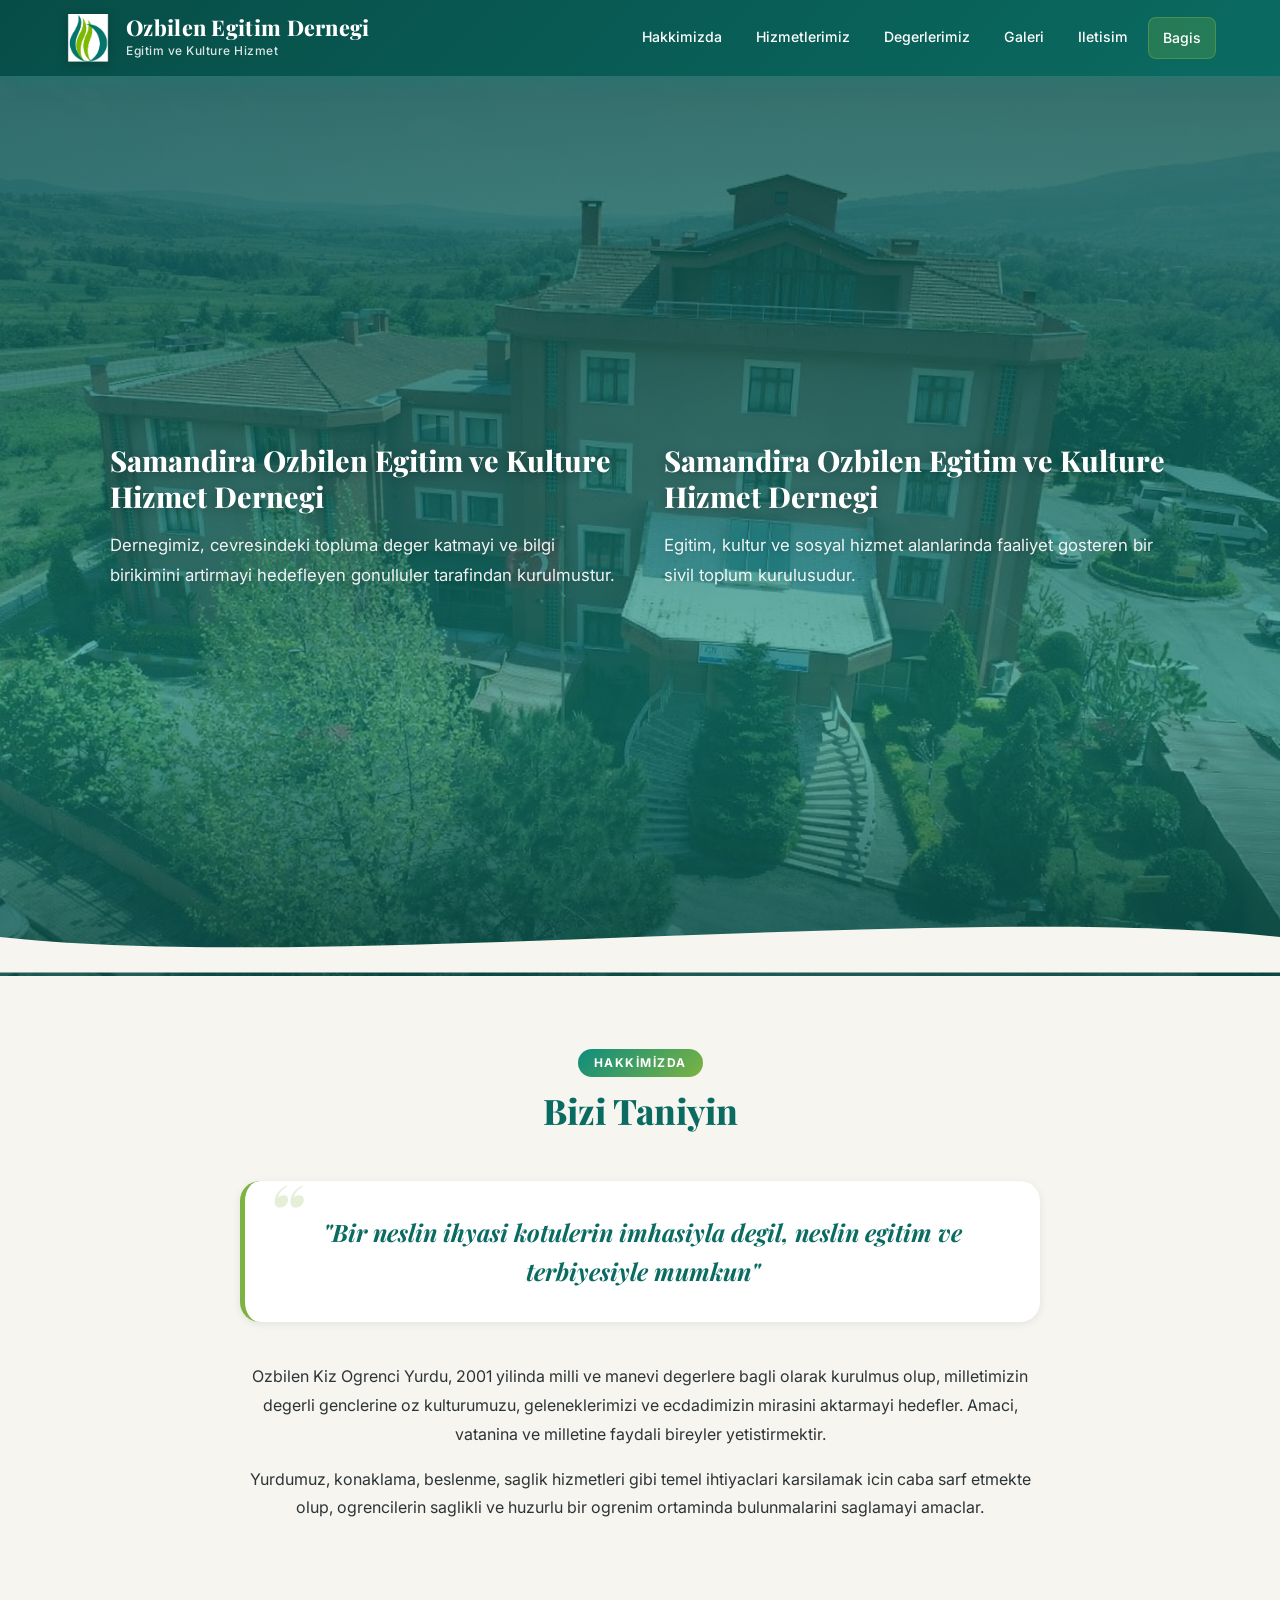
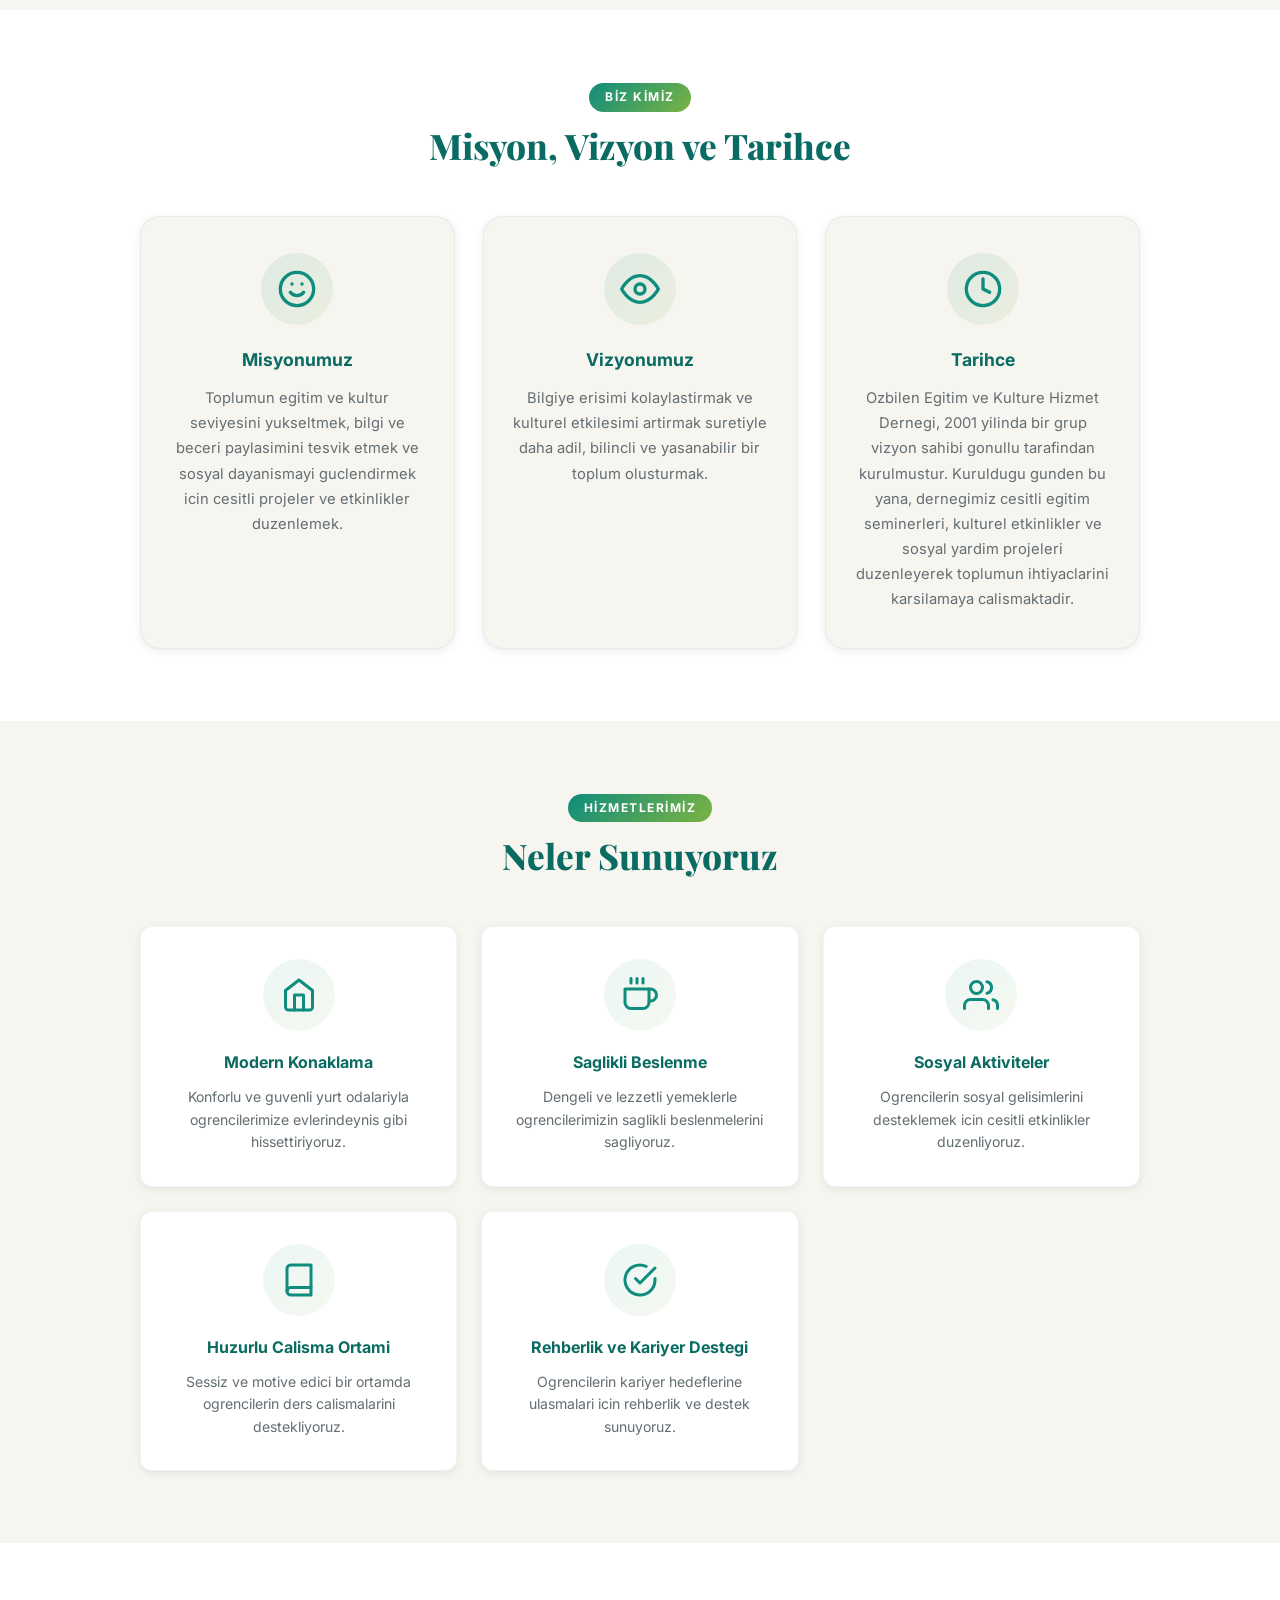
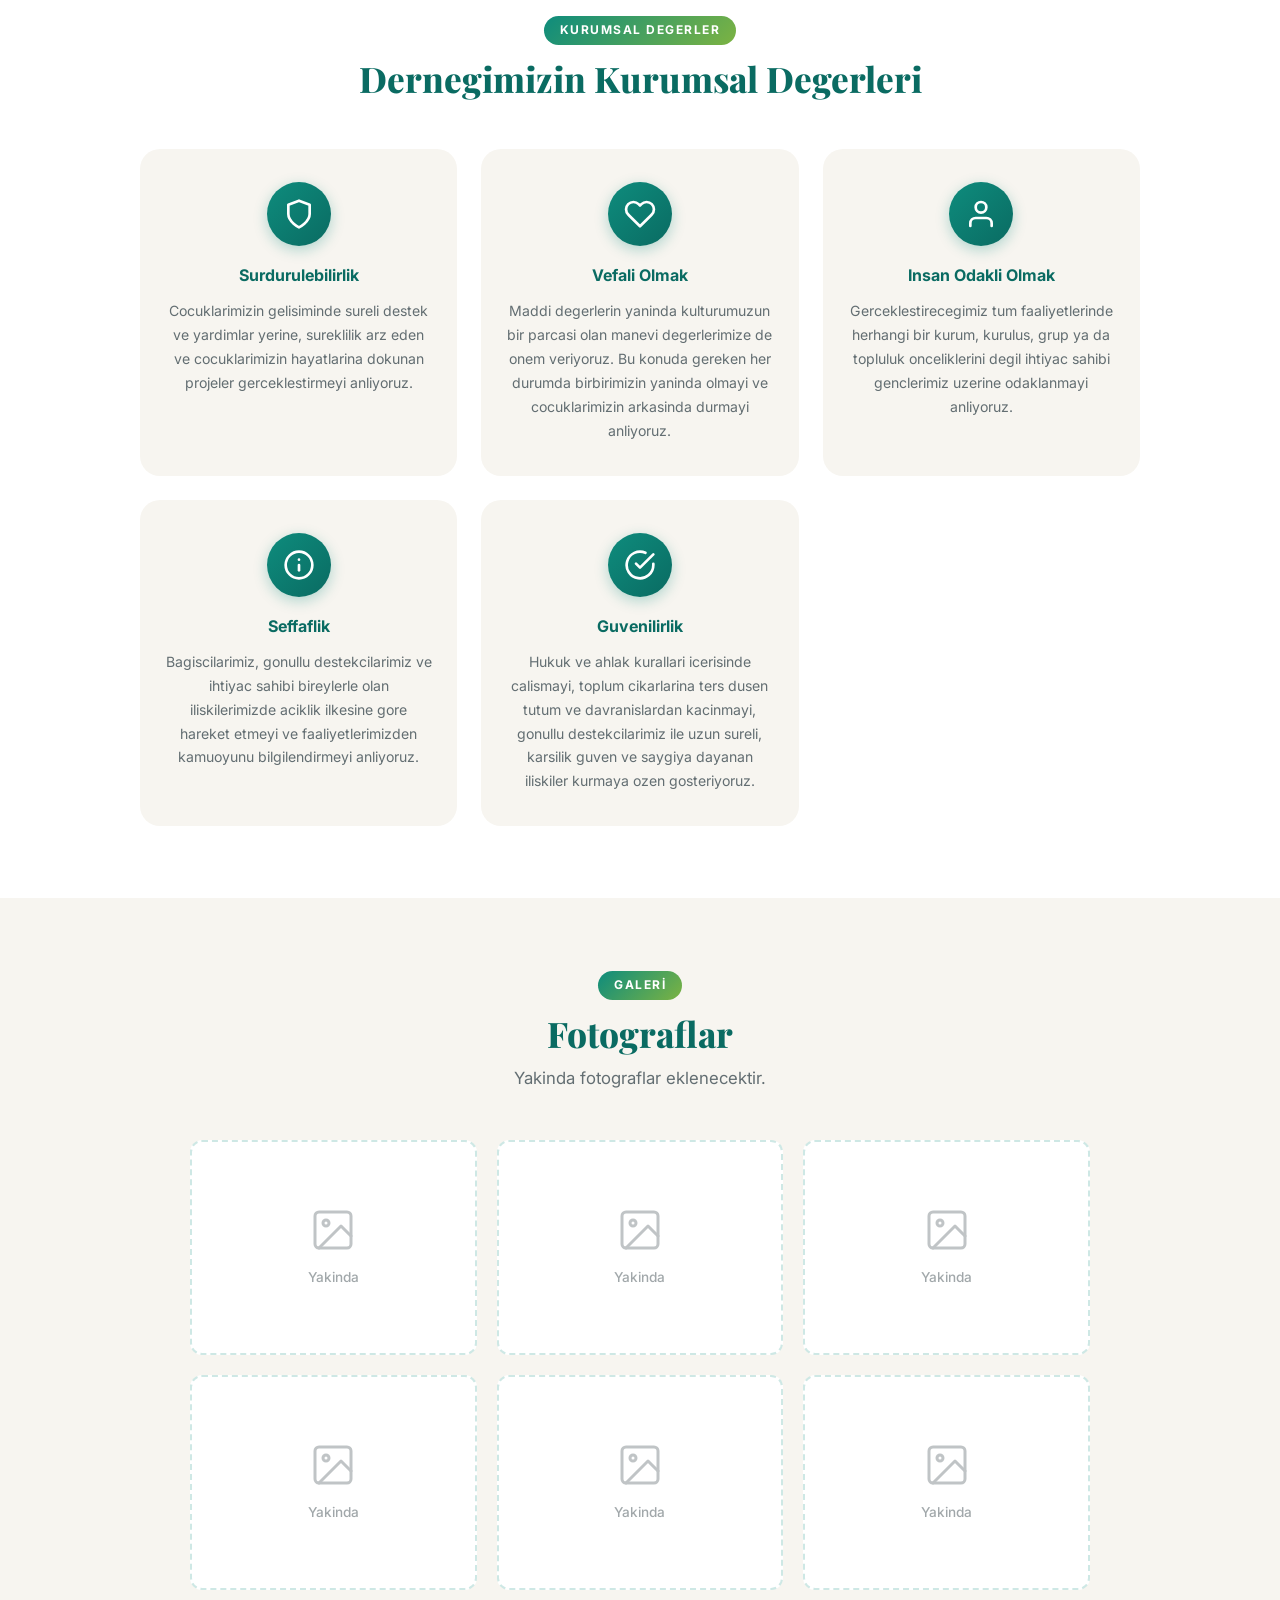
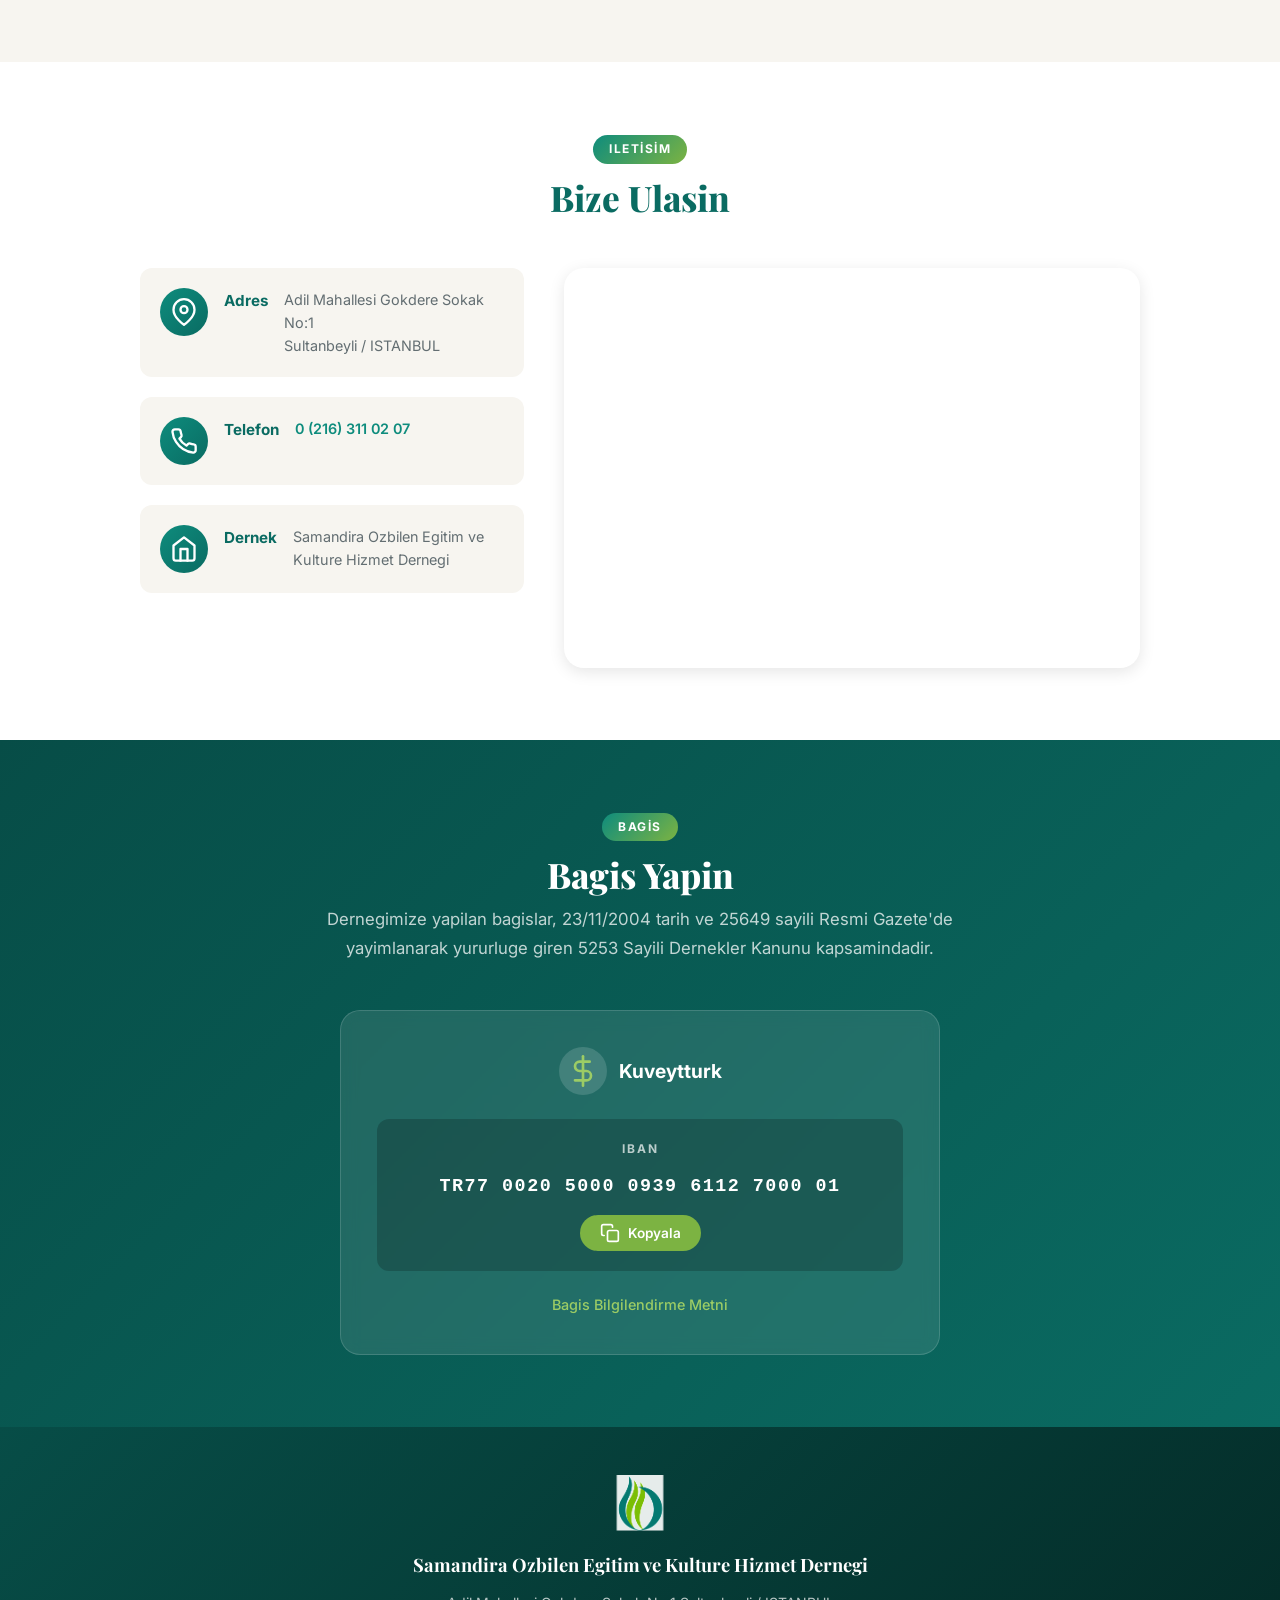
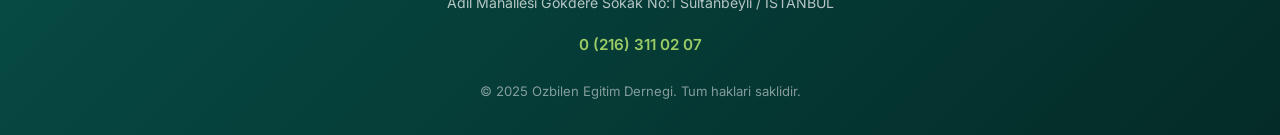
==== index.html @ 338a2d74 "Ozbilen Egitim Dernegi kurumsal web sitesi Statik tek sayfa site: Hakkimizda, Hizmetlerimiz, Degerle" ====
<!DOCTYPE html>
<html lang="tr">
<head>
    <meta charset="UTF-8">
    <meta name="viewport" content="width=device-width, initial-scale=1.0">
    <title>Samandira Ozbilen Egitim ve Kulture Hizmet Dernegi</title>
    <meta name="description" content="Samandira Ozbilen Egitim ve Kulture Hizmet Dernegi - Egitim, kultur ve sosyal hizmet alanlarinda faaliyet gosteren bir sivil toplum kurulusu.">
    <meta property="og:title" content="Ozbilen Egitim Dernegi">
    <meta property="og:description" content="Egitim, kultur ve sosyal hizmet alanlarinda faaliyet gosteren bir sivil toplum kurulusu.">
    <meta property="og:type" content="website">
    <meta property="og:url" content="https://ozbilenegitim.org">
    <link rel="icon" type="image/png" href="assets/images/favicon.png">
    <link rel="apple-touch-icon" href="assets/images/apple-touch-icon.png">
    <link rel="preconnect" href="https://fonts.googleapis.com">
    <link rel="preconnect" href="https://fonts.gstatic.com" crossorigin>
    <link href="https://fonts.googleapis.com/css2?family=Inter:wght@400;500;600;700&family=Playfair+Display:wght@700;800&display=swap" rel="stylesheet">
    <link rel="stylesheet" href="css/styles.css">
</head>
<body>

<!-- HEADER -->
<header class="header">
    <div class="container">
        <a href="#hero" class="logo-section">
            <img src="assets/images/logo.png" alt="Ozbilen Logo" class="logo">
            <div class="brand-text">
                <h1>Ozbilen Egitim Dernegi</h1>
                <p>Egitim ve Kulture Hizmet</p>
            </div>
        </a>
        <button class="nav-toggle" aria-label="Menu">&#9776;</button>
        <nav class="nav">
            <a href="#hakkimizda">Hakkimizda</a>
            <a href="#hizmetlerimiz">Hizmetlerimiz</a>
            <a href="#degerlerimiz">Degerlerimiz</a>
            <a href="#galeri">Galeri</a>
            <a href="#iletisim">Iletisim</a>
            <a href="#bagis" class="nav-bagis">Bagis</a>
        </nav>
    </div>
</header>

<!-- HERO -->
<section class="hero" id="hero">
    <div class="hero-bg">
        <img src="assets/images/hero.jpg" alt="Ozbilen Kurs Binasi" class="hero-img">
    </div>
    <div class="hero-overlay"></div>
    <div class="hero-content">
        <div class="hero-blocks">
            <div class="hero-block">
                <h2>Samandira Ozbilen Egitim ve Kulture Hizmet Dernegi</h2>
                <p>Dernegimiz, cevresindeki topluma deger katmayi ve bilgi birikimini artirmayi hedefleyen gonulluler tarafindan kurulmustur.</p>
            </div>
            <div class="hero-block">
                <h2>Samandira Ozbilen Egitim ve Kulture Hizmet Dernegi</h2>
                <p>Egitim, kultur ve sosyal hizmet alanlarinda faaliyet gosteren bir sivil toplum kurulusudur.</p>
            </div>
        </div>
    </div>
    <div class="hero-wave">
        <svg viewBox="0 0 1440 80" fill="none" xmlns="http://www.w3.org/2000/svg">
            <path d="M0,40 C360,80 1080,0 1440,40 L1440,80 L0,80 Z" fill="#f7f5f0"/>
        </svg>
    </div>
</section>

<!-- HAKKIMIZDA -->
<section class="about-section" id="hakkimizda">
    <div class="container">
        <div class="section-header" data-anim>
            <span class="section-tag">Hakkimizda</span>
            <h2>Bizi Taniyin</h2>
        </div>
        <div class="about-quote" data-anim>
            <blockquote>
                "Bir neslin ihyasi kotulerin imhasiyla degil, neslin egitim ve terbiyesiyle mumkun"
            </blockquote>
        </div>
        <div class="about-text-block" data-anim>
            <p>Ozbilen Kiz Ogrenci Yurdu, 2001 yilinda milli ve manevi degerlere bagli olarak kurulmus olup, milletimizin degerli genclerine oz kulturumuzu, geleneklerimizi ve ecdadimizin mirasini aktarmayi hedefler. Amaci, vatanina ve milletine faydali bireyler yetistirmektir.</p>
            <p>Yurdumuz, konaklama, beslenme, saglik hizmetleri gibi temel ihtiyaclari karsilamak icin caba sarf etmekte olup, ogrencilerin saglikli ve huzurlu bir ogrenim ortaminda bulunmalarini saglamayi amaclar.</p>
        </div>
    </div>
</section>

<!-- BIZ KIMIZ -->
<section class="identity-section" id="bizkimiz">
    <div class="container">
        <div class="section-header" data-anim>
            <span class="section-tag">Biz Kimiz</span>
            <h2>Misyon, Vizyon ve Tarihce</h2>
        </div>
        <div class="identity-grid">
            <div class="identity-card" data-anim>
                <div class="identity-icon">
                    <svg width="40" height="40" viewBox="0 0 24 24" fill="none" stroke="currentColor" stroke-width="2" stroke-linecap="round" stroke-linejoin="round"><circle cx="12" cy="12" r="10"/><path d="M8 14s1.5 2 4 2 4-2 4-2"/><line x1="9" y1="9" x2="9.01" y2="9"/><line x1="15" y1="9" x2="15.01" y2="9"/></svg>
                </div>
                <h3>Misyonumuz</h3>
                <p>Toplumun egitim ve kultur seviyesini yukseltmek, bilgi ve beceri paylasimini tesvik etmek ve sosyal dayanismayi guclendirmek icin cesitli projeler ve etkinlikler duzenlemek.</p>
            </div>
            <div class="identity-card" data-anim>
                <div class="identity-icon">
                    <svg width="40" height="40" viewBox="0 0 24 24" fill="none" stroke="currentColor" stroke-width="2" stroke-linecap="round" stroke-linejoin="round"><path d="M1 12s4-8 11-8 11 8 11 8-4 8-11 8-11-8-11-8z"/><circle cx="12" cy="12" r="3"/></svg>
                </div>
                <h3>Vizyonumuz</h3>
                <p>Bilgiye erisimi kolaylastirmak ve kulturel etkilesimi artirmak suretiyle daha adil, bilincli ve yasanabilir bir toplum olusturmak.</p>
            </div>
            <div class="identity-card" data-anim>
                <div class="identity-icon">
                    <svg width="40" height="40" viewBox="0 0 24 24" fill="none" stroke="currentColor" stroke-width="2" stroke-linecap="round" stroke-linejoin="round"><circle cx="12" cy="12" r="10"/><polyline points="12 6 12 12 16 14"/></svg>
                </div>
                <h3>Tarihce</h3>
                <p>Ozbilen Egitim ve Kulture Hizmet Dernegi, 2001 yilinda bir grup vizyon sahibi gonullu tarafindan kurulmustur. Kuruldugu gunden bu yana, dernegimiz cesitli egitim seminerleri, kulturel etkinlikler ve sosyal yardim projeleri duzenleyerek toplumun ihtiyaclarini karsilamaya calismaktadir.</p>
            </div>
        </div>
    </div>
</section>

<!-- HIZMETLERIMIZ -->
<section class="services-section" id="hizmetlerimiz">
    <div class="container">
        <div class="section-header" data-anim>
            <span class="section-tag">Hizmetlerimiz</span>
            <h2>Neler Sunuyoruz</h2>
        </div>
        <div class="services-grid">
            <div class="service-card" data-anim>
                <div class="service-icon">
                    <svg width="36" height="36" viewBox="0 0 24 24" fill="none" stroke="currentColor" stroke-width="2" stroke-linecap="round" stroke-linejoin="round"><path d="M3 9l9-7 9 7v11a2 2 0 0 1-2 2H5a2 2 0 0 1-2-2z"/><polyline points="9 22 9 12 15 12 15 22"/></svg>
                </div>
                <h3>Modern Konaklama</h3>
                <p>Konforlu ve guvenli yurt odalariyla ogrencilerimize evlerindeynis gibi hissettiriyoruz.</p>
            </div>
            <div class="service-card" data-anim>
                <div class="service-icon">
                    <svg width="36" height="36" viewBox="0 0 24 24" fill="none" stroke="currentColor" stroke-width="2" stroke-linecap="round" stroke-linejoin="round"><path d="M18 8h1a4 4 0 0 1 0 8h-1"/><path d="M2 8h16v9a4 4 0 0 1-4 4H6a4 4 0 0 1-4-4V8z"/><line x1="6" y1="1" x2="6" y2="4"/><line x1="10" y1="1" x2="10" y2="4"/><line x1="14" y1="1" x2="14" y2="4"/></svg>
                </div>
                <h3>Saglikli Beslenme</h3>
                <p>Dengeli ve lezzetli yemeklerle ogrencilerimizin saglikli beslenmelerini sagliyoruz.</p>
            </div>
            <div class="service-card" data-anim>
                <div class="service-icon">
                    <svg width="36" height="36" viewBox="0 0 24 24" fill="none" stroke="currentColor" stroke-width="2" stroke-linecap="round" stroke-linejoin="round"><path d="M17 21v-2a4 4 0 0 0-4-4H5a4 4 0 0 0-4 4v2"/><circle cx="9" cy="7" r="4"/><path d="M23 21v-2a4 4 0 0 0-3-3.87"/><path d="M16 3.13a4 4 0 0 1 0 7.75"/></svg>
                </div>
                <h3>Sosyal Aktiviteler</h3>
                <p>Ogrencilerin sosyal gelisimlerini desteklemek icin cesitli etkinlikler duzenliyoruz.</p>
            </div>
            <div class="service-card" data-anim>
                <div class="service-icon">
                    <svg width="36" height="36" viewBox="0 0 24 24" fill="none" stroke="currentColor" stroke-width="2" stroke-linecap="round" stroke-linejoin="round"><path d="M4 19.5A2.5 2.5 0 0 1 6.5 17H20"/><path d="M6.5 2H20v20H6.5A2.5 2.5 0 0 1 4 19.5v-15A2.5 2.5 0 0 1 6.5 2z"/></svg>
                </div>
                <h3>Huzurlu Calisma Ortami</h3>
                <p>Sessiz ve motive edici bir ortamda ogrencilerin ders calismalarini destekliyoruz.</p>
            </div>
            <div class="service-card" data-anim>
                <div class="service-icon">
                    <svg width="36" height="36" viewBox="0 0 24 24" fill="none" stroke="currentColor" stroke-width="2" stroke-linecap="round" stroke-linejoin="round"><path d="M22 11.08V12a10 10 0 1 1-5.93-9.14"/><polyline points="22 4 12 14.01 9 11.01"/></svg>
                </div>
                <h3>Rehberlik ve Kariyer Destegi</h3>
                <p>Ogrencilerin kariyer hedeflerine ulasmalari icin rehberlik ve destek sunuyoruz.</p>
            </div>
        </div>
    </div>
</section>

<!-- DEGERLERIMIZ -->
<section class="values-section" id="degerlerimiz">
    <div class="container">
        <div class="section-header" data-anim>
            <span class="section-tag">Kurumsal Degerler</span>
            <h2>Dernegimizin Kurumsal Degerleri</h2>
        </div>
        <div class="values-grid">
            <div class="value-card" data-anim>
                <div class="value-icon-circle">
                    <svg width="32" height="32" viewBox="0 0 24 24" fill="none" stroke="currentColor" stroke-width="2" stroke-linecap="round" stroke-linejoin="round"><path d="M12 22s8-4 8-10V5l-8-3-8 3v7c0 6 8 10 8 10z"/></svg>
                </div>
                <h3>Surdurulebilirlik</h3>
                <p>Cocuklarimizin gelisiminde sureli destek ve yardimlar yerine, sureklilik arz eden ve cocuklarimizin hayatlarina dokunan projeler gerceklestirmeyi anliyoruz.</p>
            </div>
            <div class="value-card" data-anim>
                <div class="value-icon-circle">
                    <svg width="32" height="32" viewBox="0 0 24 24" fill="none" stroke="currentColor" stroke-width="2" stroke-linecap="round" stroke-linejoin="round"><path d="M20.84 4.61a5.5 5.5 0 0 0-7.78 0L12 5.67l-1.06-1.06a5.5 5.5 0 0 0-7.78 7.78l1.06 1.06L12 21.23l7.78-7.78 1.06-1.06a5.5 5.5 0 0 0 0-7.78z"/></svg>
                </div>
                <h3>Vefali Olmak</h3>
                <p>Maddi degerlerin yaninda kulturumuzun bir parcasi olan manevi degerlerimize de onem veriyoruz. Bu konuda gereken her durumda birbirimizin yaninda olmayi ve cocuklarimizin arkasinda durmayi anliyoruz.</p>
            </div>
            <div class="value-card" data-anim>
                <div class="value-icon-circle">
                    <svg width="32" height="32" viewBox="0 0 24 24" fill="none" stroke="currentColor" stroke-width="2" stroke-linecap="round" stroke-linejoin="round"><path d="M20 21v-2a4 4 0 0 0-4-4H8a4 4 0 0 0-4 4v2"/><circle cx="12" cy="7" r="4"/></svg>
                </div>
                <h3>Insan Odakli Olmak</h3>
                <p>Gerceklestirecegimiz tum faaliyetlerinde herhangi bir kurum, kurulus, grup ya da topluluk onceliklerini degil ihtiyac sahibi genclerimiz uzerine odaklanmayi anliyoruz.</p>
            </div>
            <div class="value-card" data-anim>
                <div class="value-icon-circle">
                    <svg width="32" height="32" viewBox="0 0 24 24" fill="none" stroke="currentColor" stroke-width="2" stroke-linecap="round" stroke-linejoin="round"><circle cx="12" cy="12" r="10"/><line x1="12" y1="16" x2="12" y2="12"/><line x1="12" y1="8" x2="12.01" y2="8"/></svg>
                </div>
                <h3>Seffaflik</h3>
                <p>Bagiscilarimiz, gonullu destekcilarimiz ve ihtiyac sahibi bireylerle olan iliskilerimizde aciklik ilkesine gore hareket etmeyi ve faaliyetlerimizden kamuoyunu bilgilendirmeyi anliyoruz.</p>
            </div>
            <div class="value-card" data-anim>
                <div class="value-icon-circle">
                    <svg width="32" height="32" viewBox="0 0 24 24" fill="none" stroke="currentColor" stroke-width="2" stroke-linecap="round" stroke-linejoin="round"><path d="M22 11.08V12a10 10 0 1 1-5.93-9.14"/><polyline points="22 4 12 14.01 9 11.01"/></svg>
                </div>
                <h3>Guvenilirlik</h3>
                <p>Hukuk ve ahlak kurallari icerisinde calismayi, toplum cikarlarina ters dusen tutum ve davranislardan kacinmayi, gonullu destekcilarimiz ile uzun sureli, karsilik guven ve saygiya dayanan iliskiler kurmaya ozen gosteriyoruz.</p>
            </div>
        </div>
    </div>
</section>

<!-- GALERI -->
<section class="gallery-section" id="galeri">
    <div class="container">
        <div class="section-header" data-anim>
            <span class="section-tag">Galeri</span>
            <h2>Fotograflar</h2>
            <p class="section-desc">Yakinda fotograflar eklenecektir.</p>
        </div>
        <div class="gallery-grid" data-anim>
            <div class="gallery-placeholder">
                <svg width="48" height="48" viewBox="0 0 24 24" fill="none" stroke="currentColor" stroke-width="1.5" stroke-linecap="round" stroke-linejoin="round"><rect x="3" y="3" width="18" height="18" rx="2" ry="2"/><circle cx="8.5" cy="8.5" r="1.5"/><polyline points="21 15 16 10 5 21"/></svg>
                <span>Yakinda</span>
            </div>
            <div class="gallery-placeholder">
                <svg width="48" height="48" viewBox="0 0 24 24" fill="none" stroke="currentColor" stroke-width="1.5" stroke-linecap="round" stroke-linejoin="round"><rect x="3" y="3" width="18" height="18" rx="2" ry="2"/><circle cx="8.5" cy="8.5" r="1.5"/><polyline points="21 15 16 10 5 21"/></svg>
                <span>Yakinda</span>
            </div>
            <div class="gallery-placeholder">
                <svg width="48" height="48" viewBox="0 0 24 24" fill="none" stroke="currentColor" stroke-width="1.5" stroke-linecap="round" stroke-linejoin="round"><rect x="3" y="3" width="18" height="18" rx="2" ry="2"/><circle cx="8.5" cy="8.5" r="1.5"/><polyline points="21 15 16 10 5 21"/></svg>
                <span>Yakinda</span>
            </div>
            <div class="gallery-placeholder">
                <svg width="48" height="48" viewBox="0 0 24 24" fill="none" stroke="currentColor" stroke-width="1.5" stroke-linecap="round" stroke-linejoin="round"><rect x="3" y="3" width="18" height="18" rx="2" ry="2"/><circle cx="8.5" cy="8.5" r="1.5"/><polyline points="21 15 16 10 5 21"/></svg>
                <span>Yakinda</span>
            </div>
            <div class="gallery-placeholder">
                <svg width="48" height="48" viewBox="0 0 24 24" fill="none" stroke="currentColor" stroke-width="1.5" stroke-linecap="round" stroke-linejoin="round"><rect x="3" y="3" width="18" height="18" rx="2" ry="2"/><circle cx="8.5" cy="8.5" r="1.5"/><polyline points="21 15 16 10 5 21"/></svg>
                <span>Yakinda</span>
            </div>
            <div class="gallery-placeholder">
                <svg width="48" height="48" viewBox="0 0 24 24" fill="none" stroke="currentColor" stroke-width="1.5" stroke-linecap="round" stroke-linejoin="round"><rect x="3" y="3" width="18" height="18" rx="2" ry="2"/><circle cx="8.5" cy="8.5" r="1.5"/><polyline points="21 15 16 10 5 21"/></svg>
                <span>Yakinda</span>
            </div>
        </div>
    </div>
</section>

<!-- ILETISIM -->
<section class="contact-section" id="iletisim">
    <div class="container">
        <div class="section-header" data-anim>
            <span class="section-tag">Iletisim</span>
            <h2>Bize Ulasin</h2>
        </div>
        <div class="contact-content" data-anim>
            <div class="contact-info">
                <div class="contact-item">
                    <div class="contact-icon">
                        <svg width="28" height="28" viewBox="0 0 24 24" fill="none" stroke="currentColor" stroke-width="2" stroke-linecap="round" stroke-linejoin="round"><path d="M21 10c0 7-9 13-9 13s-9-6-9-13a9 9 0 0 1 18 0z"/><circle cx="12" cy="10" r="3"/></svg>
                    </div>
                    <h3>Adres</h3>
                    <p>Adil Mahallesi Gokdere Sokak No:1<br>Sultanbeyli / ISTANBUL</p>
                </div>
                <div class="contact-item">
                    <div class="contact-icon">
                        <svg width="28" height="28" viewBox="0 0 24 24" fill="none" stroke="currentColor" stroke-width="2" stroke-linecap="round" stroke-linejoin="round"><path d="M22 16.92v3a2 2 0 0 1-2.18 2 19.79 19.79 0 0 1-8.63-3.07 19.5 19.5 0 0 1-6-6 19.79 19.79 0 0 1-3.07-8.67A2 2 0 0 1 4.11 2h3a2 2 0 0 1 2 1.72 12.84 12.84 0 0 0 .7 2.81 2 2 0 0 1-.45 2.11L8.09 9.91a16 16 0 0 0 6 6l1.27-1.27a2 2 0 0 1 2.11-.45 12.84 12.84 0 0 0 2.81.7A2 2 0 0 1 22 16.92z"/></svg>
                    </div>
                    <h3>Telefon</h3>
                    <p><a href="tel:+902163110207">0 (216) 311 02 07</a></p>
                </div>
                <div class="contact-item">
                    <div class="contact-icon">
                        <svg width="28" height="28" viewBox="0 0 24 24" fill="none" stroke="currentColor" stroke-width="2" stroke-linecap="round" stroke-linejoin="round"><path d="M3 9l9-7 9 7v11a2 2 0 0 1-2 2H5a2 2 0 0 1-2-2z"/><polyline points="9 22 9 12 15 12 15 22"/></svg>
                    </div>
                    <h3>Dernek</h3>
                    <p>Samandira Ozbilen Egitim ve Kulture Hizmet Dernegi</p>
                </div>
            </div>
            <div class="contact-map">
                <iframe src="https://www.google.com/maps/embed?pb=!1m18!1m12!1m3!1d3623.7779362739593!2d29.253715!3d40.982109900000005!2m3!1f0!2f0!3f0!3m2!1i1024!2i768!4f13.1!3m3!1m2!1s0x14cad038405c867f%3A0xc5ef220781288043!2zw5Z6YmlsZW4gS8SxeiDDlsSfcmVuY2kgWXVyZHU!5e1!3m2!1str!2str!4v1775746680803!5m2!1str!2str" width="100%" height="400" style="border:0;" allowfullscreen="" loading="lazy" referrerpolicy="no-referrer-when-downgrade"></iframe>
            </div>
        </div>
    </div>
</section>

<!-- BAGIS -->
<section class="donation-section" id="bagis">
    <div class="container">
        <div class="section-header" data-anim>
            <span class="section-tag">Bagis</span>
            <h2>Bagis Yapin</h2>
            <p class="section-desc">Dernegimize yapilan bagislar, 23/11/2004 tarih ve 25649 sayili Resmi Gazete'de yayimlanarak yururluge giren 5253 Sayili Dernekler Kanunu kapsamindadir.</p>
        </div>
        <div class="donation-card" data-anim>
            <div class="bank-info">
                <div class="bank-logo">
                    <svg width="32" height="32" viewBox="0 0 24 24" fill="none" stroke="currentColor" stroke-width="2" stroke-linecap="round" stroke-linejoin="round"><line x1="12" y1="1" x2="12" y2="23"/><path d="M17 5H9.5a3.5 3.5 0 0 0 0 7h5a3.5 3.5 0 0 1 0 7H6"/></svg>
                </div>
                <h3>Kuveytturk</h3>
            </div>
            <div class="iban-box">
                <span class="iban-label">IBAN</span>
                <code class="iban-number" id="ibanNumber">TR77 0020 5000 0939 6112 7000 01</code>
                <button class="iban-copy-btn" id="copyIban" title="IBAN Kopyala">
                    <svg width="20" height="20" viewBox="0 0 24 24" fill="none" stroke="currentColor" stroke-width="2" stroke-linecap="round" stroke-linejoin="round"><rect x="9" y="9" width="13" height="13" rx="2" ry="2"/><path d="M5 15H4a2 2 0 0 1-2-2V4a2 2 0 0 1 2-2h9a2 2 0 0 1 2 2v1"/></svg>
                    <span>Kopyala</span>
                </button>
            </div>
            <a href="bagis-bilgilendirme.html" class="donation-link">Bagis Bilgilendirme Metni</a>
        </div>
    </div>
</section>

<!-- FOOTER -->
<footer class="footer">
    <div class="container">
        <div class="footer-content">
            <img src="assets/images/logo.png" alt="Ozbilen Logo" class="footer-logo">
            <div class="footer-brand">
                <strong>Samandira Ozbilen Egitim ve Kulture Hizmet Dernegi</strong>
            </div>
            <p class="footer-address">Adil Mahallesi Gokdere Sokak No:1 Sultanbeyli / ISTANBUL</p>
            <div class="footer-phones">
                <a href="tel:+902163110207">0 (216) 311 02 07</a>
            </div>
            <p class="footer-copy">&copy; 2025 Ozbilen Egitim Dernegi. Tum haklari saklidir.</p>
        </div>
    </div>
</footer>

<script src="js/app.js"></script>
</body>
</html>
---- css/styles.css ----
/* Ozbilen Egitim ve Kulture Hizmet Dernegi */

:root {
    --primary: #0e8c7d;
    --primary-dark: #0a6b62;
    --primary-deeper: #074d47;
    --accent: #7cb342;
    --accent-light: #9ccc65;
    --accent-dark: #558b2f;
    --bg: #f7f5f0;
    --bg-alt: #ffffff;
    --text: #2d3436;
    --text-light: #636e72;
    --white: #ffffff;
    --shadow-sm: 0 2px 8px rgba(0,0,0,0.08);
    --shadow: 0 4px 16px rgba(0,0,0,0.10);
    --shadow-lg: 0 8px 32px rgba(0,0,0,0.14);
    --shadow-xl: 0 16px 48px rgba(0,0,0,0.18);
    --radius: 12px;
    --radius-lg: 20px;
    --transition: 0.3s cubic-bezier(0.4, 0, 0.2, 1);
}

* { margin: 0; padding: 0; box-sizing: border-box; }

html { scroll-behavior: smooth; }

body {
    font-family: 'Inter', -apple-system, BlinkMacSystemFont, sans-serif;
    background-color: var(--bg);
    color: var(--text);
    line-height: 1.7;
    -webkit-font-smoothing: antialiased;
}

h1, h2, h3, h4 {
    font-family: 'Playfair Display', Georgia, serif;
}

.container {
    max-width: 1200px;
    margin: 0 auto;
    padding: 0 24px;
}

/* ============================
   HEADER
   ============================ */
.header {
    background: linear-gradient(135deg, var(--primary-deeper), var(--primary-dark));
    color: var(--white);
    padding: 14px 0;
    position: sticky;
    top: 0;
    z-index: 1000;
    box-shadow: 0 2px 20px rgba(14,140,125,0.3);
    transition: padding 0.3s ease, box-shadow 0.3s ease;
}

.header .container {
    display: flex;
    justify-content: space-between;
    align-items: center;
}

.logo-section {
    display: flex;
    align-items: center;
    gap: 14px;
    text-decoration: none;
    color: var(--white);
}

.logo {
    height: 48px;
    width: auto;
    filter: drop-shadow(0 2px 4px rgba(0,0,0,0.2));
    transition: height 0.3s ease;
}

.brand-text h1 {
    font-family: 'Playfair Display', serif;
    font-size: 1.35rem;
    font-weight: 800;
    letter-spacing: 0.3px;
    line-height: 1.2;
}

.brand-text p {
    font-family: 'Inter', sans-serif;
    font-size: 0.75rem;
    opacity: 0.85;
    font-weight: 500;
    letter-spacing: 0.5px;
}

.nav {
    display: flex;
    gap: 6px;
}

.nav a {
    color: var(--white);
    text-decoration: none;
    font-weight: 500;
    font-size: 0.88rem;
    padding: 8px 14px;
    border-radius: 8px;
    transition: var(--transition);
}

.nav a:hover {
    background: rgba(255,255,255,0.12);
}

.nav-bagis {
    background: rgba(124,179,66,0.25) !important;
    border: 1px solid rgba(124,179,66,0.4);
}

.nav-bagis:hover {
    background: rgba(124,179,66,0.4) !important;
}

.nav-toggle {
    display: none;
    background: none;
    border: 2px solid rgba(255,255,255,0.3);
    color: var(--white);
    font-size: 1.4rem;
    cursor: pointer;
    padding: 6px 10px;
    border-radius: 8px;
    transition: var(--transition);
}

.nav-toggle:hover {
    background: rgba(255,255,255,0.1);
}

.header.scrolled {
    padding: 8px 0;
    box-shadow: 0 4px 24px rgba(14,140,125,0.4);
}

.header.scrolled .logo {
    height: 38px;
}

/* ============================
   HERO
   ============================ */
.hero {
    position: relative;
    min-height: 100vh;
    display: flex;
    align-items: center;
    justify-content: center;
    overflow: hidden;
    color: var(--white);
}

.hero-bg {
    position: absolute;
    inset: 0;
    z-index: 0;
}

.hero-bg .hero-img {
    width: 100%;
    height: 100%;
    object-fit: cover;
    object-position: center center;
}

.hero-overlay {
    position: absolute;
    inset: 0;
    z-index: 1;
    background: linear-gradient(
        180deg,
        rgba(7,77,71,0.80) 0%,
        rgba(10,107,98,0.70) 40%,
        rgba(14,140,125,0.60) 70%,
        rgba(7,77,71,0.85) 100%
    );
}

.hero-content {
    position: relative;
    z-index: 2;
    padding: 100px 20px 120px;
    max-width: 1100px;
    margin: 0 auto;
}

.hero-blocks {
    display: grid;
    grid-template-columns: 1fr 1fr;
    gap: 48px;
    align-items: center;
}

.hero-block h2 {
    font-size: 1.8rem;
    font-weight: 800;
    line-height: 1.25;
    margin-bottom: 16px;
    color: var(--white);
    text-shadow: 0 2px 12px rgba(0,0,0,0.3);
}

.hero-block p {
    font-size: 1.05rem;
    line-height: 1.8;
    opacity: 0.92;
    font-weight: 400;
    text-shadow: 0 1px 6px rgba(0,0,0,0.2);
}

.hero-wave {
    position: absolute;
    bottom: -1px;
    left: 0;
    width: 100%;
    z-index: 3;
    line-height: 0;
}

.hero-wave svg {
    width: 100%;
    height: 80px;
    display: block;
}

/* ============================
   SECTION HEADERS
   ============================ */
.section-header {
    text-align: center;
    margin-bottom: 48px;
}

.section-header h2 {
    font-size: 2.2rem;
    font-weight: 800;
    color: var(--primary-dark);
    margin-bottom: 8px;
    line-height: 1.25;
}

.section-tag {
    display: inline-block;
    background: linear-gradient(135deg, var(--primary), var(--accent));
    color: var(--white);
    padding: 4px 16px;
    border-radius: 20px;
    font-family: 'Inter', sans-serif;
    font-size: 0.75rem;
    font-weight: 700;
    letter-spacing: 1.5px;
    text-transform: uppercase;
    margin-bottom: 12px;
}

.section-desc {
    color: var(--text-light);
    font-size: 1.05rem;
    max-width: 650px;
    margin: 0 auto;
}

section {
    padding: 72px 0;
}

/* ============================
   ABOUT (HAKKIMIZDA)
   ============================ */
.about-section {
    background: var(--bg);
}

.about-quote {
    max-width: 800px;
    margin: 0 auto 40px;
    text-align: center;
}

.about-quote blockquote {
    font-family: 'Playfair Display', Georgia, serif;
    font-size: 1.5rem;
    font-weight: 700;
    font-style: italic;
    color: var(--primary-dark);
    line-height: 1.6;
    padding: 32px 40px;
    background: var(--white);
    border-radius: var(--radius-lg);
    box-shadow: var(--shadow-sm);
    border-left: 5px solid var(--accent);
    position: relative;
}

.about-quote blockquote::before {
    content: '\201C';
    position: absolute;
    top: -10px;
    left: 20px;
    font-size: 5rem;
    color: var(--accent);
    opacity: 0.2;
    line-height: 1;
}

.about-text-block {
    max-width: 800px;
    margin: 0 auto;
    text-align: center;
}

.about-text-block p {
    font-size: 1rem;
    line-height: 1.8;
    color: var(--text);
    margin-bottom: 16px;
}

/* ============================
   IDENTITY (BIZ KIMIZ)
   ============================ */
.identity-section {
    background: var(--white);
}

.identity-grid {
    display: grid;
    grid-template-columns: repeat(3, 1fr);
    gap: 28px;
    max-width: 1000px;
    margin: 0 auto;
}

.identity-card {
    background: var(--bg);
    padding: 36px 28px;
    border-radius: var(--radius-lg);
    text-align: center;
    box-shadow: var(--shadow-sm);
    transition: var(--transition);
    border: 1px solid rgba(14,140,125,0.08);
}

.identity-card:hover {
    transform: translateY(-4px);
    box-shadow: var(--shadow);
}

.identity-icon {
    display: flex;
    align-items: center;
    justify-content: center;
    width: 72px;
    height: 72px;
    margin: 0 auto 20px;
    background: linear-gradient(135deg, rgba(14,140,125,0.1), rgba(124,179,66,0.1));
    border-radius: 50%;
    color: var(--primary);
}

.identity-card h3 {
    font-family: 'Inter', sans-serif;
    color: var(--primary-dark);
    margin-bottom: 12px;
    font-size: 1.1rem;
    font-weight: 700;
}

.identity-card p {
    font-size: 0.92rem;
    color: var(--text-light);
    line-height: 1.7;
}

/* ============================
   SERVICES (HIZMETLERIMIZ)
   ============================ */
.services-section {
    background: var(--bg);
}

.services-grid {
    display: grid;
    grid-template-columns: repeat(3, 1fr);
    gap: 24px;
    max-width: 1000px;
    margin: 0 auto;
}

.service-card {
    background: var(--white);
    padding: 32px 24px;
    border-radius: var(--radius);
    box-shadow: var(--shadow-sm);
    text-align: center;
    transition: var(--transition);
    border: 1px solid rgba(14,140,125,0.08);
    position: relative;
    overflow: hidden;
}

.service-card::after {
    content: '';
    position: absolute;
    bottom: 0;
    left: 0;
    right: 0;
    height: 3px;
    background: linear-gradient(90deg, var(--primary), var(--accent));
    transform: scaleX(0);
    transition: var(--transition);
}

.service-card:hover {
    transform: translateY(-6px);
    box-shadow: var(--shadow-lg);
}

.service-card:hover::after {
    transform: scaleX(1);
}

.service-icon {
    font-size: 3.2rem;
    margin-bottom: 18px;
    display: flex;
    align-items: center;
    justify-content: center;
    width: 72px;
    height: 72px;
    margin-left: auto;
    margin-right: auto;
    background: linear-gradient(135deg, rgba(14,140,125,0.08), rgba(124,179,66,0.08));
    border-radius: 50%;
    color: var(--primary);
}

.service-card h3 {
    font-family: 'Inter', sans-serif;
    color: var(--primary-dark);
    margin-bottom: 10px;
    font-size: 1rem;
    font-weight: 700;
}

.service-card p {
    font-size: 0.88rem;
    color: var(--text-light);
    line-height: 1.6;
}

/* ============================
   VALUES (DEGERLERIMIZ)
   ============================ */
.values-section {
    background: var(--white);
}

.values-grid {
    display: grid;
    grid-template-columns: repeat(3, 1fr);
    gap: 24px;
    max-width: 1000px;
    margin: 0 auto;
}

.value-card {
    background: var(--bg);
    padding: 32px 24px;
    border-radius: var(--radius-lg);
    text-align: center;
    transition: var(--transition);
    border: 1px solid transparent;
}

.value-card:hover {
    transform: translateY(-4px);
    box-shadow: var(--shadow);
    border-color: rgba(14,140,125,0.15);
}

.value-icon-circle {
    display: flex;
    align-items: center;
    justify-content: center;
    width: 64px;
    height: 64px;
    margin: 0 auto 16px;
    background: linear-gradient(135deg, var(--primary), var(--primary-dark));
    border-radius: 50%;
    color: var(--white);
    box-shadow: 0 4px 14px rgba(14,140,125,0.3);
}

.value-card h3 {
    font-family: 'Inter', sans-serif;
    color: var(--primary-dark);
    margin-bottom: 10px;
    font-size: 1rem;
    font-weight: 700;
}

.value-card p {
    font-size: 0.88rem;
    color: var(--text-light);
    line-height: 1.7;
}

/* ============================
   GALLERY (GALERI)
   ============================ */
.gallery-section {
    background: var(--bg);
}

.gallery-grid {
    display: grid;
    grid-template-columns: repeat(3, 1fr);
    gap: 20px;
    max-width: 900px;
    margin: 0 auto;
}

.gallery-placeholder {
    aspect-ratio: 4/3;
    background: var(--white);
    border: 2px dashed rgba(14,140,125,0.2);
    border-radius: var(--radius);
    display: flex;
    flex-direction: column;
    align-items: center;
    justify-content: center;
    gap: 12px;
    color: var(--text-light);
    transition: var(--transition);
}

.gallery-placeholder:hover {
    border-color: var(--primary);
    background: rgba(14,140,125,0.03);
}

.gallery-placeholder svg {
    opacity: 0.4;
}

.gallery-placeholder span {
    font-size: 0.85rem;
    font-weight: 500;
    opacity: 0.6;
}

/* ============================
   CONTACT (ILETISIM)
   ============================ */
.contact-section {
    background: var(--white);
}

.contact-content {
    display: grid;
    grid-template-columns: 1fr 1.5fr;
    gap: 40px;
    align-items: start;
    max-width: 1000px;
    margin: 0 auto;
}

.contact-info {
    display: flex;
    flex-direction: column;
    gap: 20px;
}

.contact-item {
    display: flex;
    align-items: flex-start;
    gap: 16px;
    padding: 20px;
    background: var(--bg);
    border-radius: var(--radius);
    transition: var(--transition);
}

.contact-item:hover {
    box-shadow: var(--shadow-sm);
}

.contact-icon {
    display: flex;
    align-items: center;
    justify-content: center;
    width: 48px;
    height: 48px;
    background: linear-gradient(135deg, var(--primary), var(--primary-dark));
    border-radius: 50%;
    color: var(--white);
    flex-shrink: 0;
}

.contact-item h3 {
    font-family: 'Inter', sans-serif;
    color: var(--primary-dark);
    margin-bottom: 4px;
    font-size: 0.95rem;
    font-weight: 700;
}

.contact-item p {
    font-size: 0.9rem;
    color: var(--text-light);
    line-height: 1.6;
}

.contact-item a {
    color: var(--primary);
    text-decoration: none;
    font-weight: 600;
    transition: var(--transition);
}

.contact-item a:hover {
    color: var(--primary-dark);
}

.contact-map {
    border-radius: var(--radius-lg);
    overflow: hidden;
    box-shadow: var(--shadow);
}

.contact-map iframe {
    display: block;
    border-radius: var(--radius-lg);
}

/* ============================
   DONATION (BAGIS)
   ============================ */
.donation-section {
    background: linear-gradient(135deg, var(--primary-deeper), var(--primary-dark));
    color: var(--white);
}

.donation-section .section-header h2 {
    color: var(--white);
}

.donation-section .section-desc {
    color: rgba(255,255,255,0.75);
}

.donation-card {
    max-width: 600px;
    margin: 0 auto;
    background: rgba(255,255,255,0.1);
    border-radius: var(--radius-lg);
    padding: 36px;
    backdrop-filter: blur(8px);
    border: 1px solid rgba(255,255,255,0.15);
    text-align: center;
}

.bank-info {
    display: flex;
    align-items: center;
    justify-content: center;
    gap: 12px;
    margin-bottom: 24px;
}

.bank-logo {
    display: flex;
    align-items: center;
    justify-content: center;
    width: 48px;
    height: 48px;
    background: rgba(255,255,255,0.15);
    border-radius: 50%;
    color: var(--accent-light);
}

.bank-info h3 {
    font-family: 'Inter', sans-serif;
    font-size: 1.2rem;
    font-weight: 700;
}

.iban-box {
    background: rgba(0,0,0,0.2);
    border-radius: var(--radius);
    padding: 20px;
    margin-bottom: 20px;
    display: flex;
    flex-direction: column;
    align-items: center;
    gap: 12px;
}

.iban-label {
    font-size: 0.75rem;
    font-weight: 700;
    letter-spacing: 2px;
    text-transform: uppercase;
    opacity: 0.7;
}

.iban-number {
    font-family: 'Courier New', monospace;
    font-size: 1.15rem;
    font-weight: 700;
    letter-spacing: 1.5px;
    color: var(--white);
    word-break: break-all;
}

.iban-copy-btn {
    display: inline-flex;
    align-items: center;
    gap: 8px;
    padding: 8px 20px;
    background: var(--accent);
    color: var(--white);
    border: none;
    border-radius: 50px;
    font-family: 'Inter', sans-serif;
    font-size: 0.85rem;
    font-weight: 600;
    cursor: pointer;
    transition: var(--transition);
}

.iban-copy-btn:hover {
    background: var(--accent-dark);
    transform: translateY(-1px);
}

.iban-copy-btn.copied {
    background: #27ae60;
}

.donation-link {
    color: var(--accent-light);
    text-decoration: none;
    font-size: 0.9rem;
    font-weight: 500;
    transition: var(--transition);
    border-bottom: 1px solid transparent;
}

.donation-link:hover {
    color: var(--white);
    border-bottom-color: var(--white);
}

/* ============================
   FOOTER
   ============================ */
.footer {
    background: linear-gradient(135deg, var(--primary-deeper), #042b27);
    color: var(--white);
    text-align: center;
    padding: 48px 0 32px;
}

.footer a {
    color: inherit;
    text-decoration: none;
}

.footer-content {
    display: flex;
    flex-direction: column;
    align-items: center;
    gap: 10px;
}

.footer-logo {
    height: 56px;
    width: auto;
    margin-bottom: 8px;
    opacity: 0.9;
    filter: brightness(1.1);
}

.footer-brand {
    font-size: 1.05rem;
}

.footer-brand strong {
    font-family: 'Playfair Display', serif;
    font-size: 1.15rem;
}

.footer-address {
    font-size: 0.88rem;
    opacity: 0.7;
}

.footer-phones {
    display: flex;
    gap: 24px;
    margin-top: 8px;
}

.footer-phones a {
    color: var(--accent-light);
    font-weight: 600;
    font-size: 0.95rem;
    transition: var(--transition);
}

.footer-phones a:hover {
    color: var(--white);
}

.footer-copy {
    font-size: 0.82rem;
    opacity: 0.5;
    margin-top: 12px;
}

/* ============================
   LEGAL PAGE (BAGIS BILGILENDIRME)
   ============================ */
.legal-page {
    padding: 48px 0 72px;
    min-height: 60vh;
}

.legal-content {
    max-width: 800px;
    margin: 0 auto;
    background: var(--white);
    padding: 48px;
    border-radius: var(--radius-lg);
    box-shadow: var(--shadow);
}

.back-link {
    display: inline-flex;
    align-items: center;
    gap: 8px;
    color: var(--primary);
    text-decoration: none;
    font-weight: 600;
    font-size: 0.9rem;
    margin-bottom: 32px;
    transition: var(--transition);
}

.back-link:hover {
    color: var(--primary-dark);
    transform: translateX(-4px);
}

.legal-content h2 {
    font-size: 1.8rem;
    color: var(--primary-dark);
    margin-bottom: 28px;
    text-align: left;
}

.legal-content p {
    font-size: 0.95rem;
    line-height: 1.8;
    color: var(--text);
    margin-bottom: 20px;
}

/* ============================
   SCROLL ANIMATIONS
   ============================ */
[data-anim] {
    opacity: 0;
    transform: translateY(28px);
    transition: opacity 0.6s ease-out, transform 0.6s ease-out;
}

[data-anim].visible {
    opacity: 1;
    transform: translateY(0);
}

/* ============================
   RESPONSIVE
   ============================ */
@media (max-width: 1024px) {
    .hero-blocks { grid-template-columns: 1fr; gap: 32px; text-align: center; }
    .services-grid { grid-template-columns: repeat(2, 1fr); }
    .values-grid { grid-template-columns: repeat(2, 1fr); }
    .identity-grid { grid-template-columns: repeat(2, 1fr); }
    .contact-content { grid-template-columns: 1fr; }
}

@media (max-width: 768px) {
    .header .container {
        flex-wrap: wrap;
    }

    .nav {
        display: none;
        width: 100%;
        flex-direction: column;
        gap: 4px;
        padding-top: 16px;
    }

    .nav.active {
        display: flex;
    }

    .nav a {
        padding: 10px 16px;
        border-radius: 8px;
    }

    .nav-toggle {
        display: flex;
    }

    .hero { min-height: 70vh; }
    .hero-block h2 { font-size: 1.4rem; }
    .hero-block p { font-size: 0.95rem; }
    .hero-content { padding: 60px 16px 80px; }

    section { padding: 48px 0; }

    .section-header h2 { font-size: 1.7rem; }

    .services-grid { grid-template-columns: 1fr; }
    .values-grid { grid-template-columns: 1fr; }
    .identity-grid { grid-template-columns: 1fr; }
    .gallery-grid { grid-template-columns: repeat(2, 1fr); }

    .about-quote blockquote {
        font-size: 1.2rem;
        padding: 24px;
    }

    .legal-content {
        padding: 28px 20px;
    }

    .donation-card {
        padding: 24px 16px;
    }

    .iban-number {
        font-size: 0.95rem;
    }
}

@media (max-width: 480px) {
    .brand-text h1 { font-size: 1.1rem; }
    .brand-text p { font-size: 0.7rem; }

    .hero { min-height: 60vh; }
    .hero-block h2 { font-size: 1.2rem; }
    .hero-content { padding: 48px 12px 70px; }

    .gallery-grid { grid-template-columns: 1fr 1fr; }

    section { padding: 36px 0; }

    .footer-phones { flex-direction: column; gap: 8px; }
}
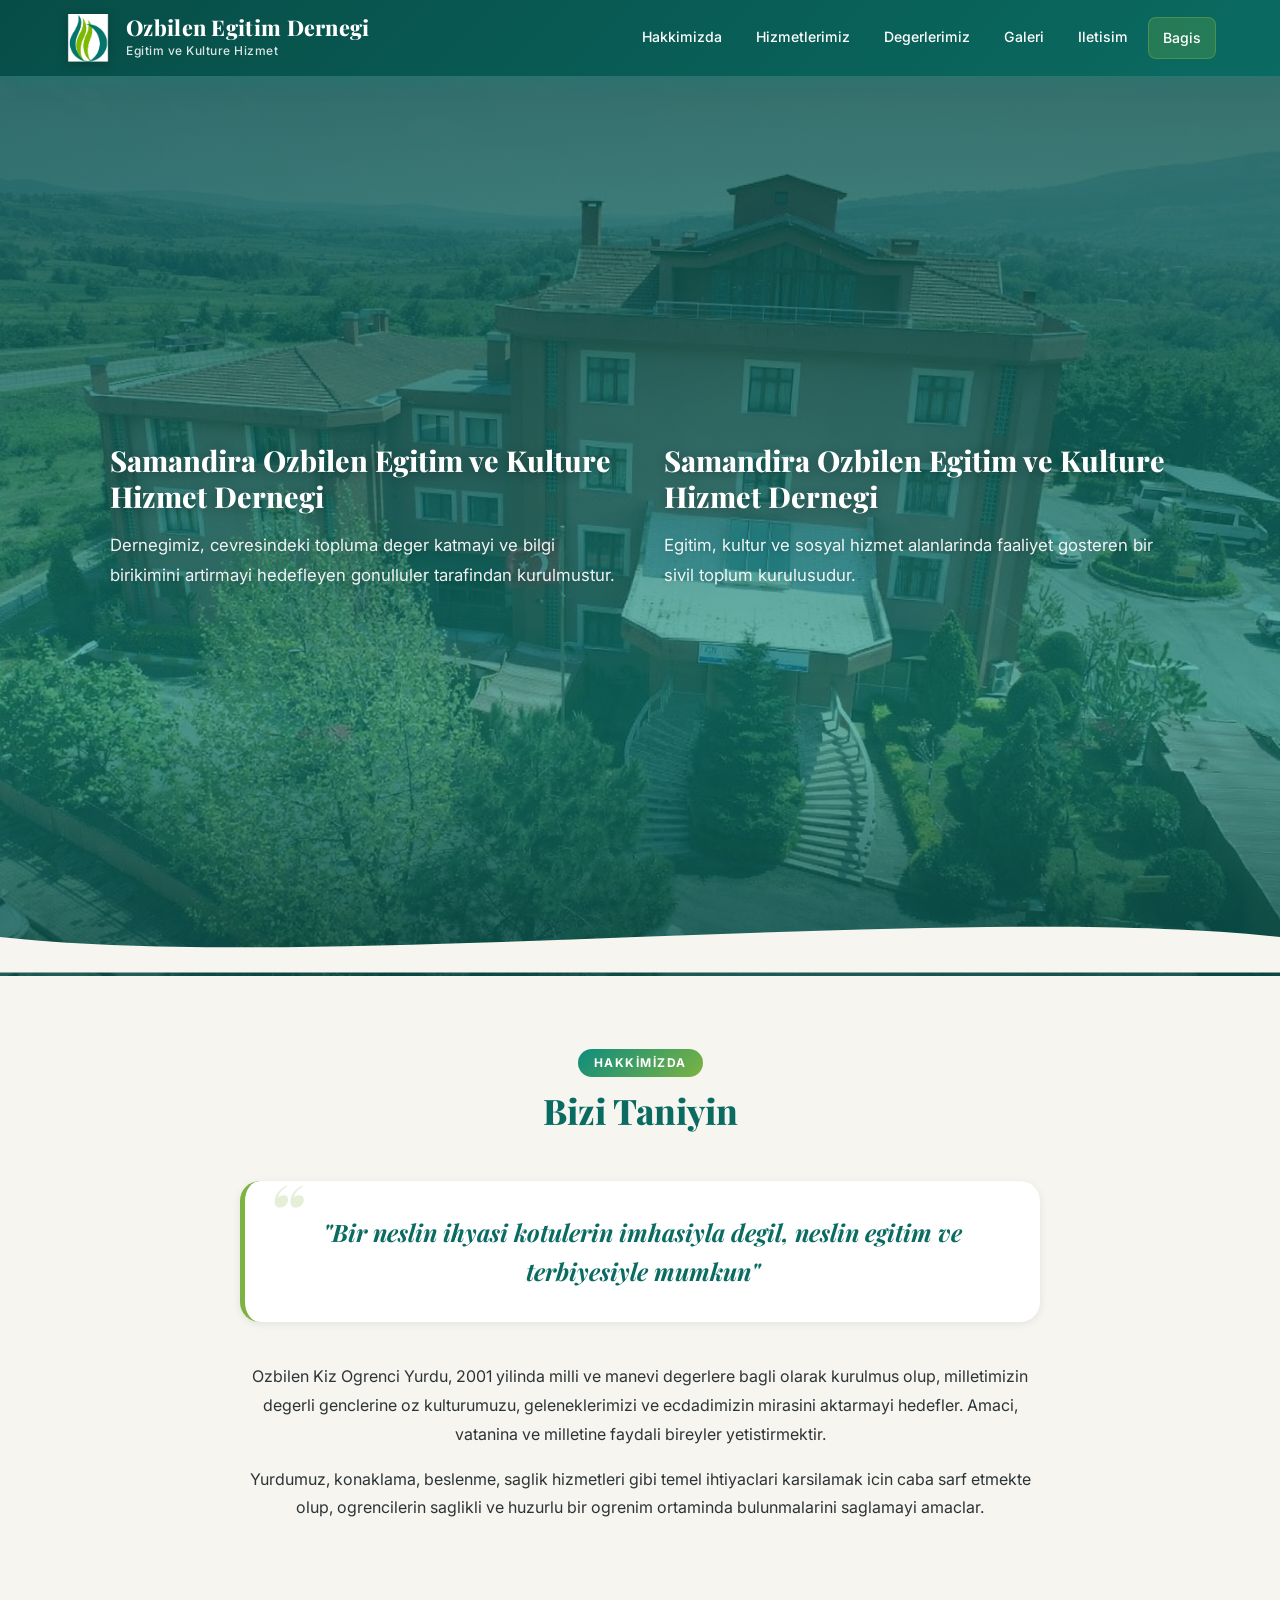
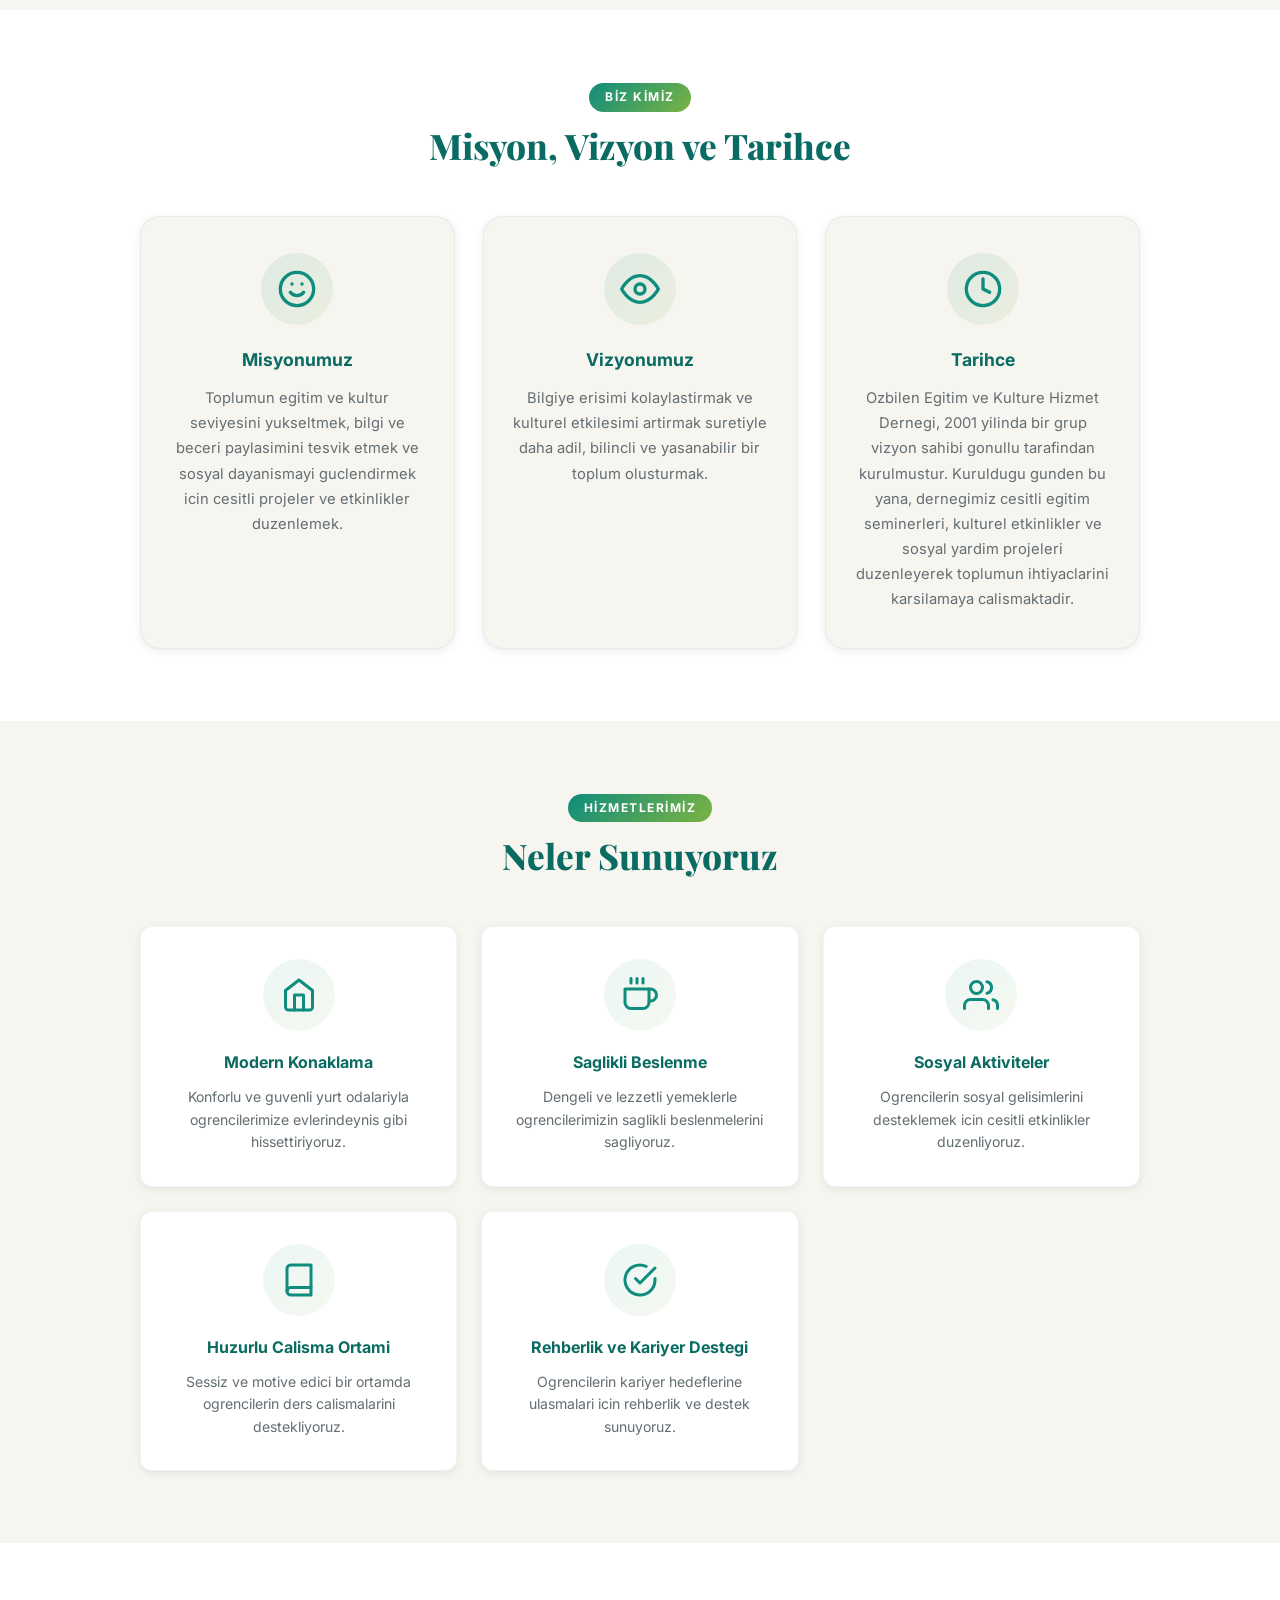
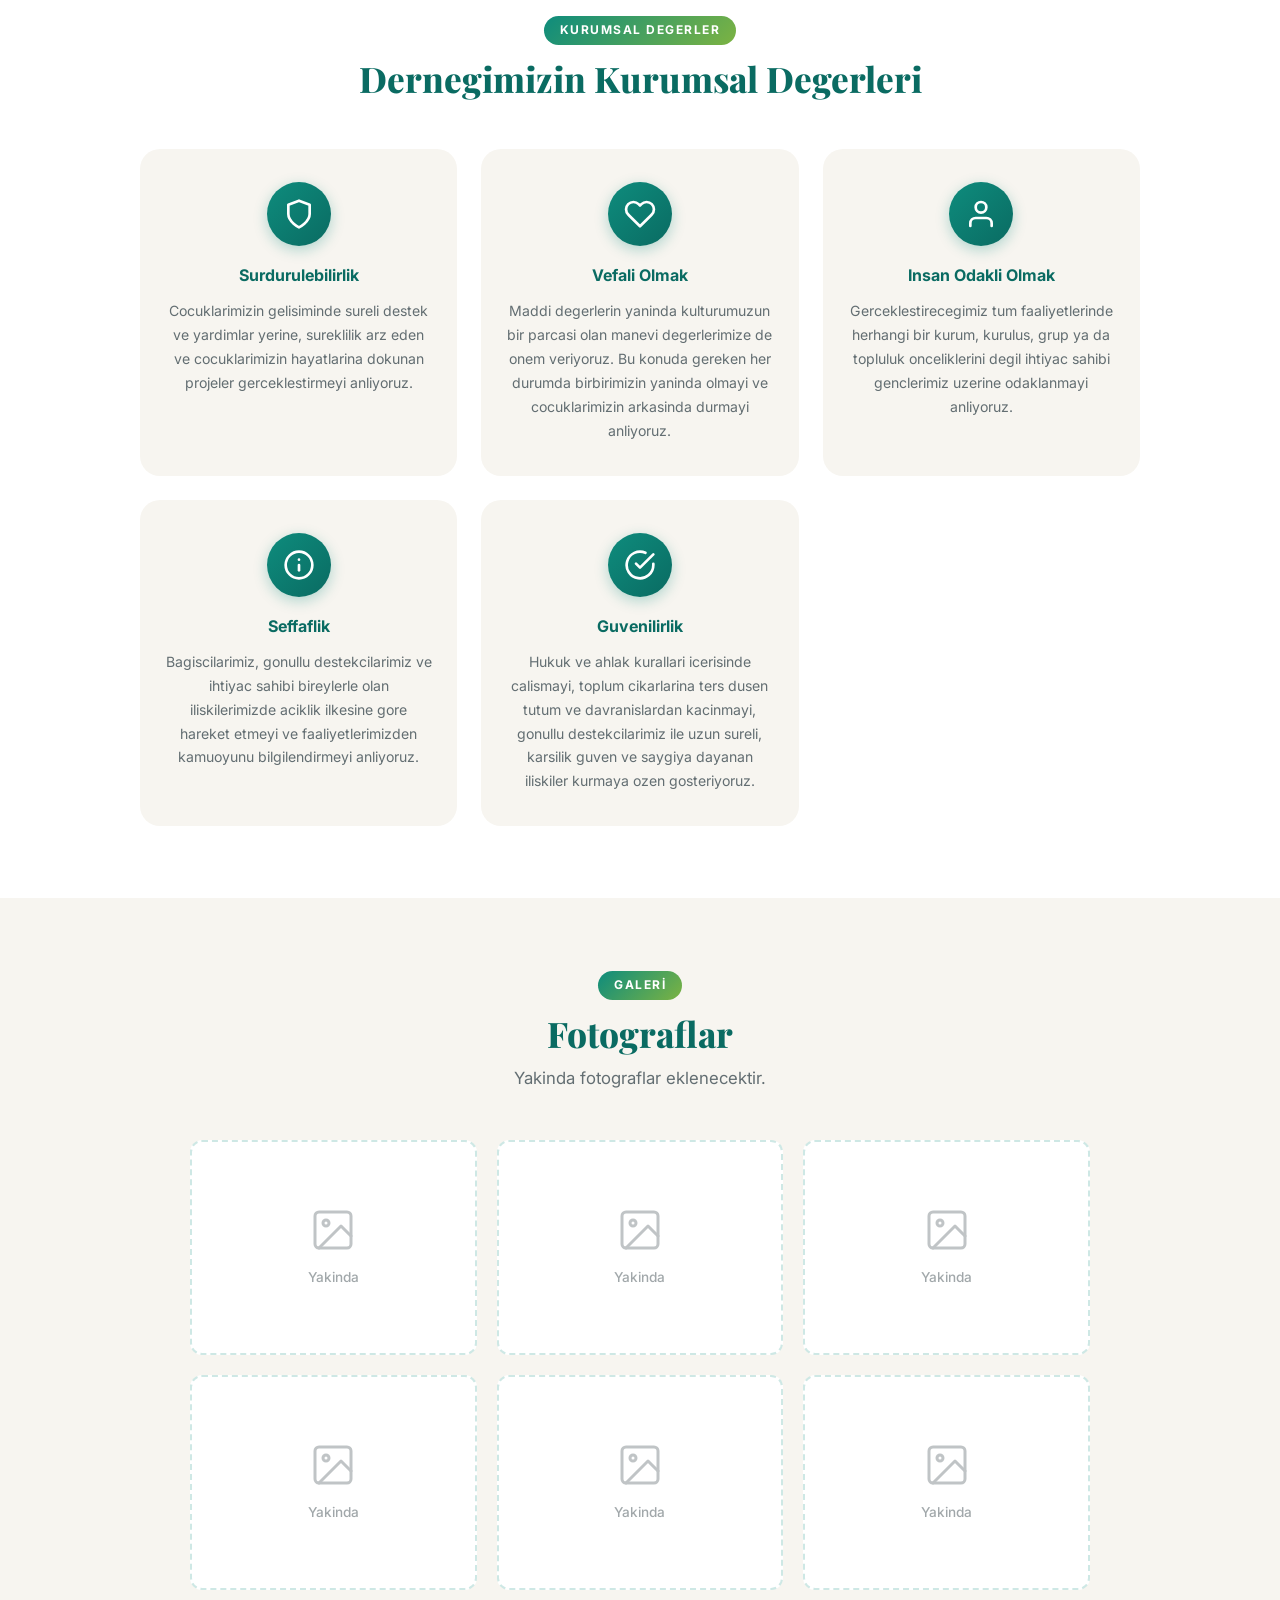
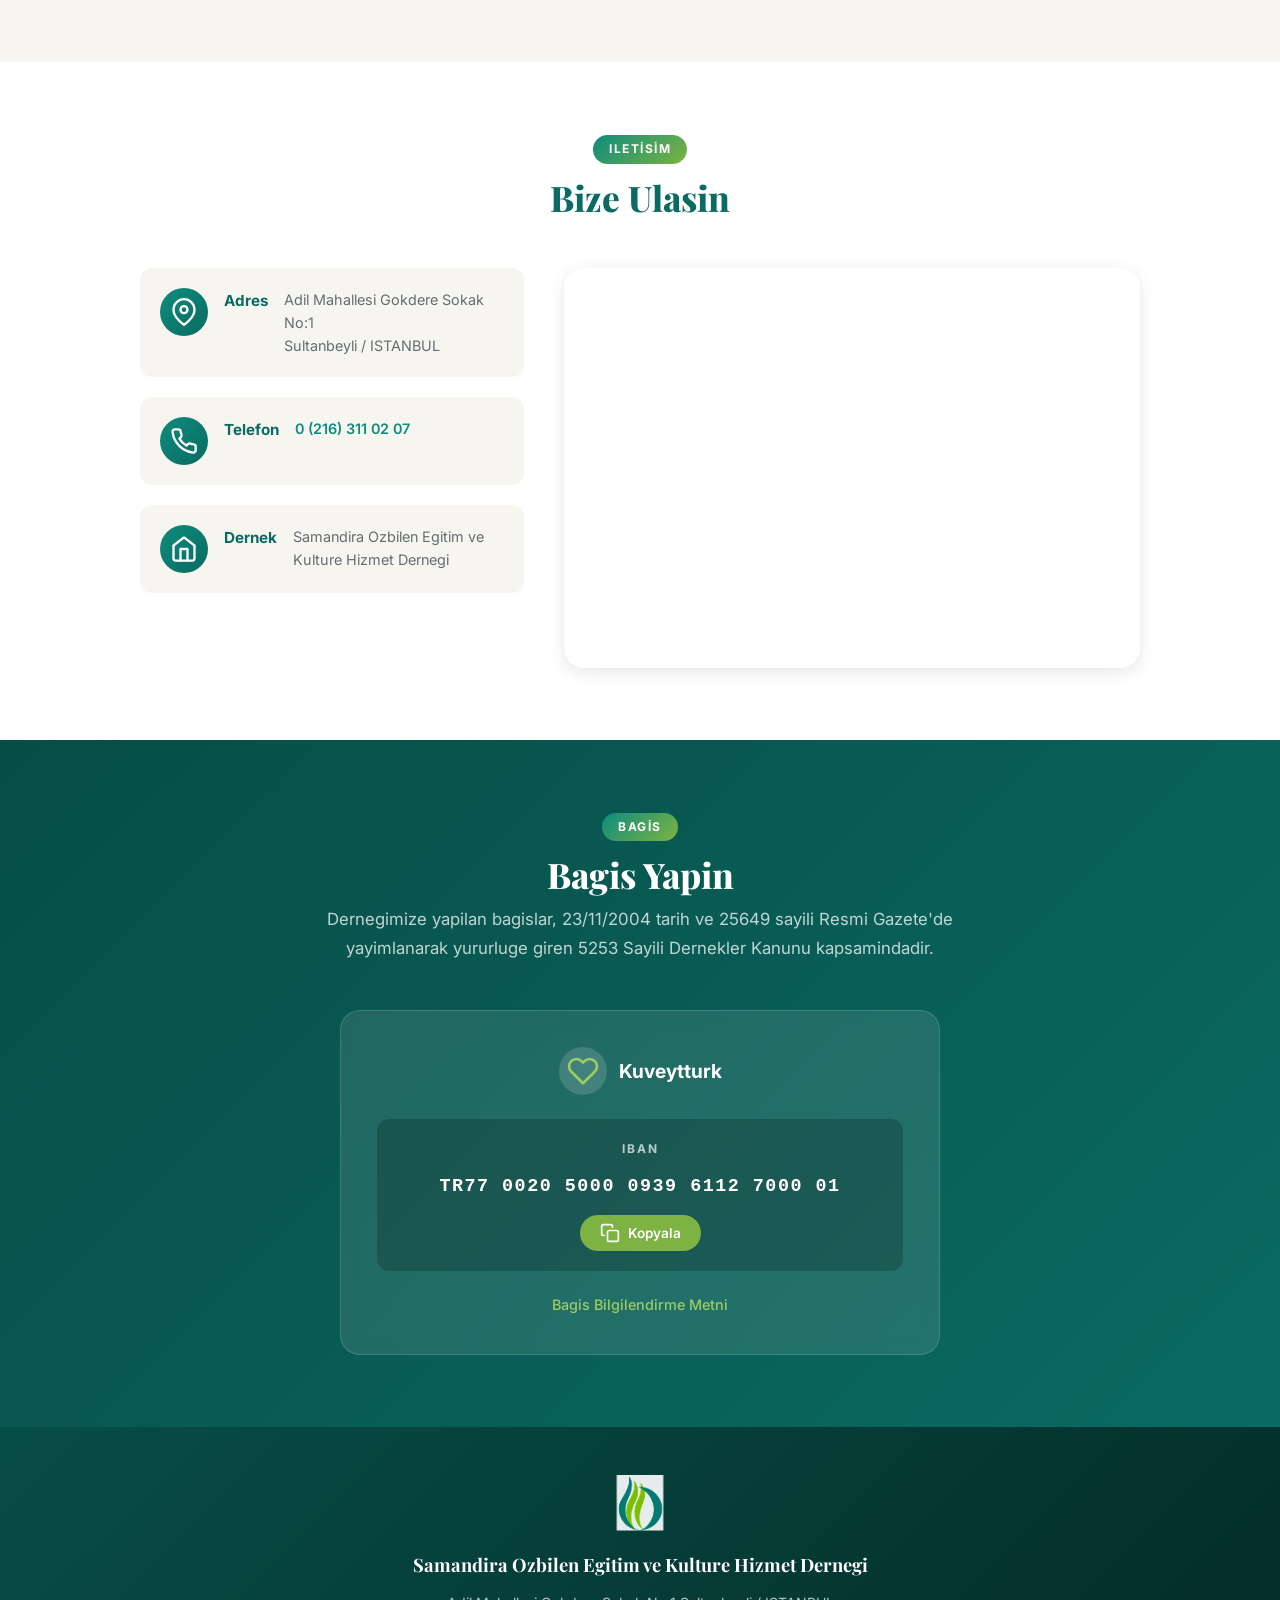
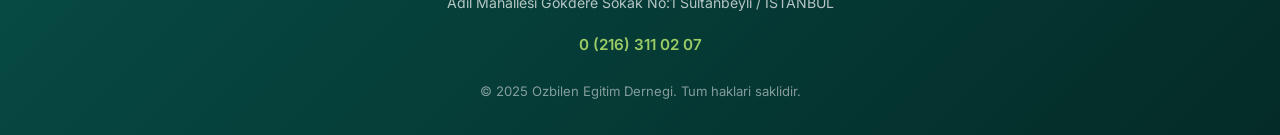
==== commit 517090e2: "Bagis bolumunde $ ikonunu kalp ikonu ile degistir 🤖 Generated with [Qoder][https://qoder.com]" ====
--- a/index.html
+++ b/index.html
@@ -297,7 +297,7 @@
         <div class="donation-card" data-anim>
             <div class="bank-info">
                 <div class="bank-logo">
-                    <svg width="32" height="32" viewBox="0 0 24 24" fill="none" stroke="currentColor" stroke-width="2" stroke-linecap="round" stroke-linejoin="round"><line x1="12" y1="1" x2="12" y2="23"/><path d="M17 5H9.5a3.5 3.5 0 0 0 0 7h5a3.5 3.5 0 0 1 0 7H6"/></svg>
+                    <svg width="32" height="32" viewBox="0 0 24 24" fill="none" stroke="currentColor" stroke-width="2" stroke-linecap="round" stroke-linejoin="round"><path d="M20.84 4.61a5.5 5.5 0 0 0-7.78 0L12 5.67l-1.06-1.06a5.5 5.5 0 0 0-7.78 7.78l1.06 1.06L12 21.23l7.78-7.78 1.06-1.06a5.5 5.5 0 0 0 0-7.78z"/></svg>
                 </div>
                 <h3>Kuveytturk</h3>
             </div>
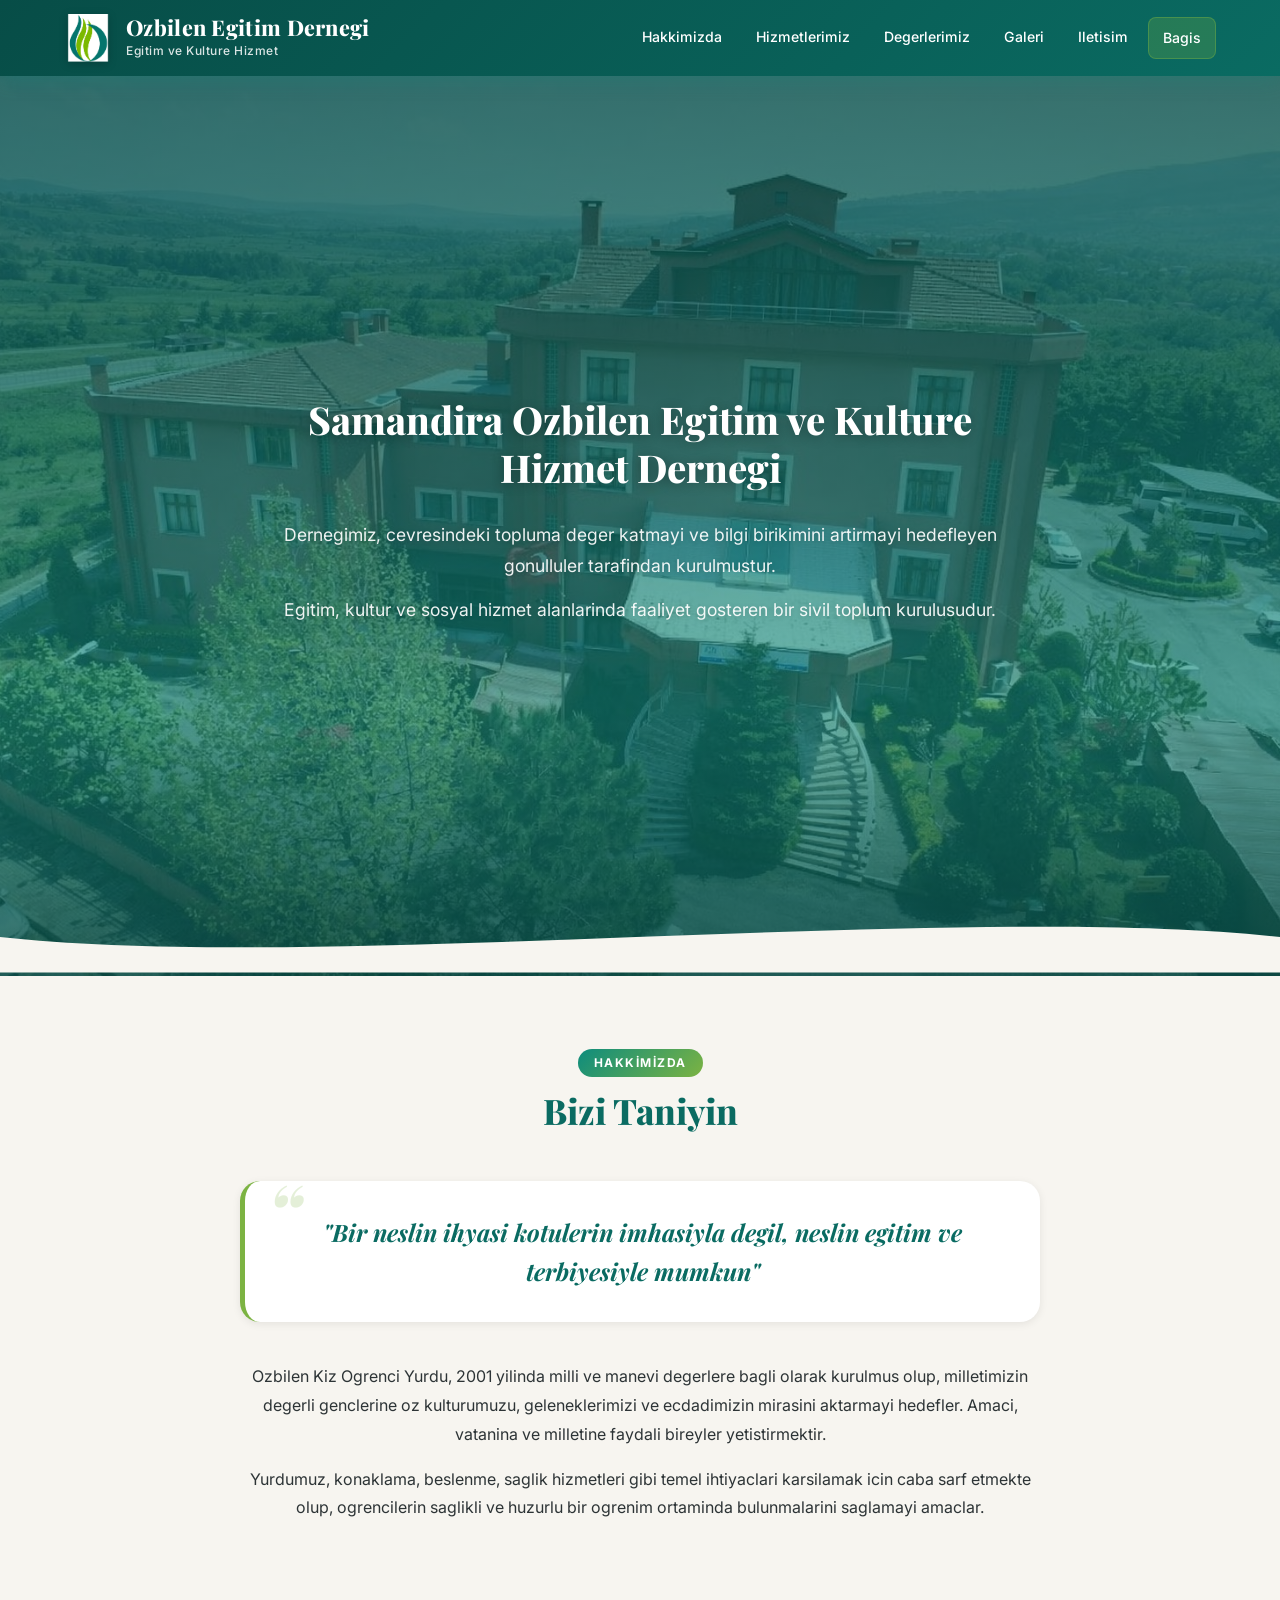
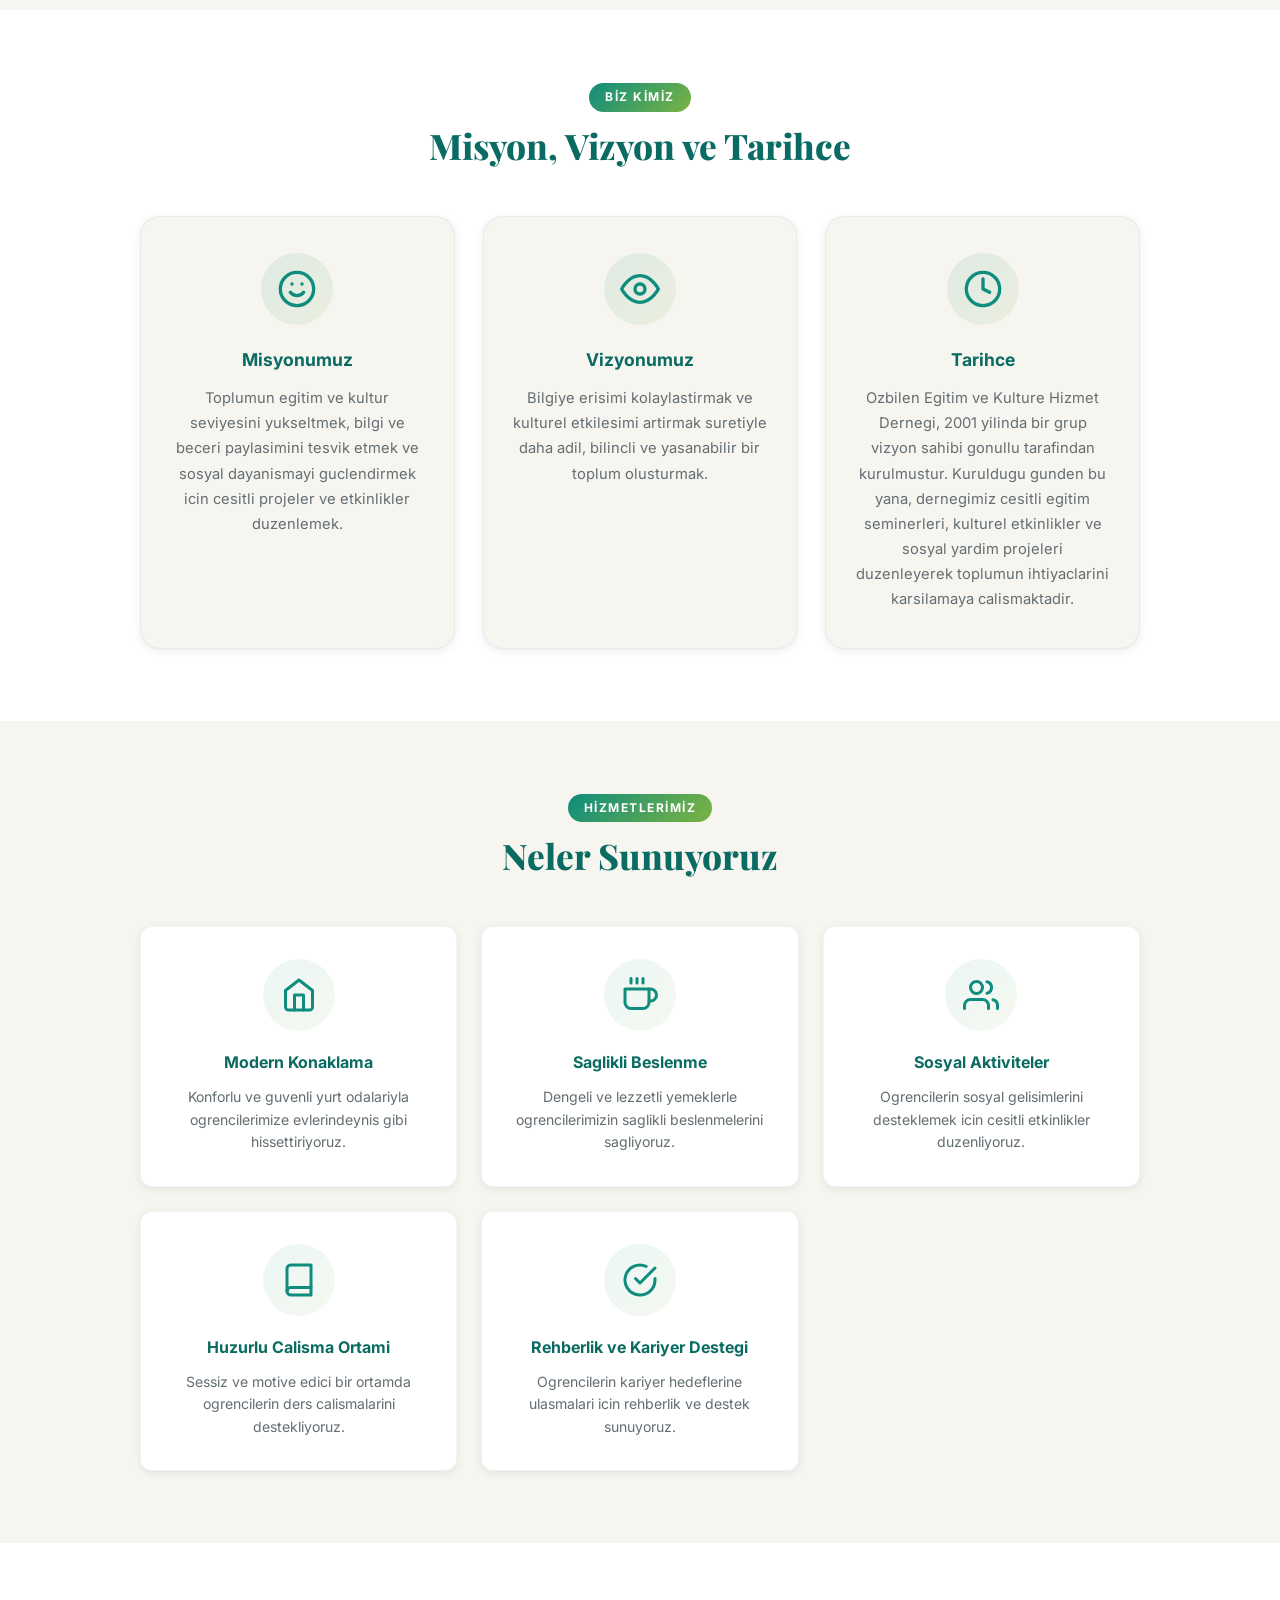
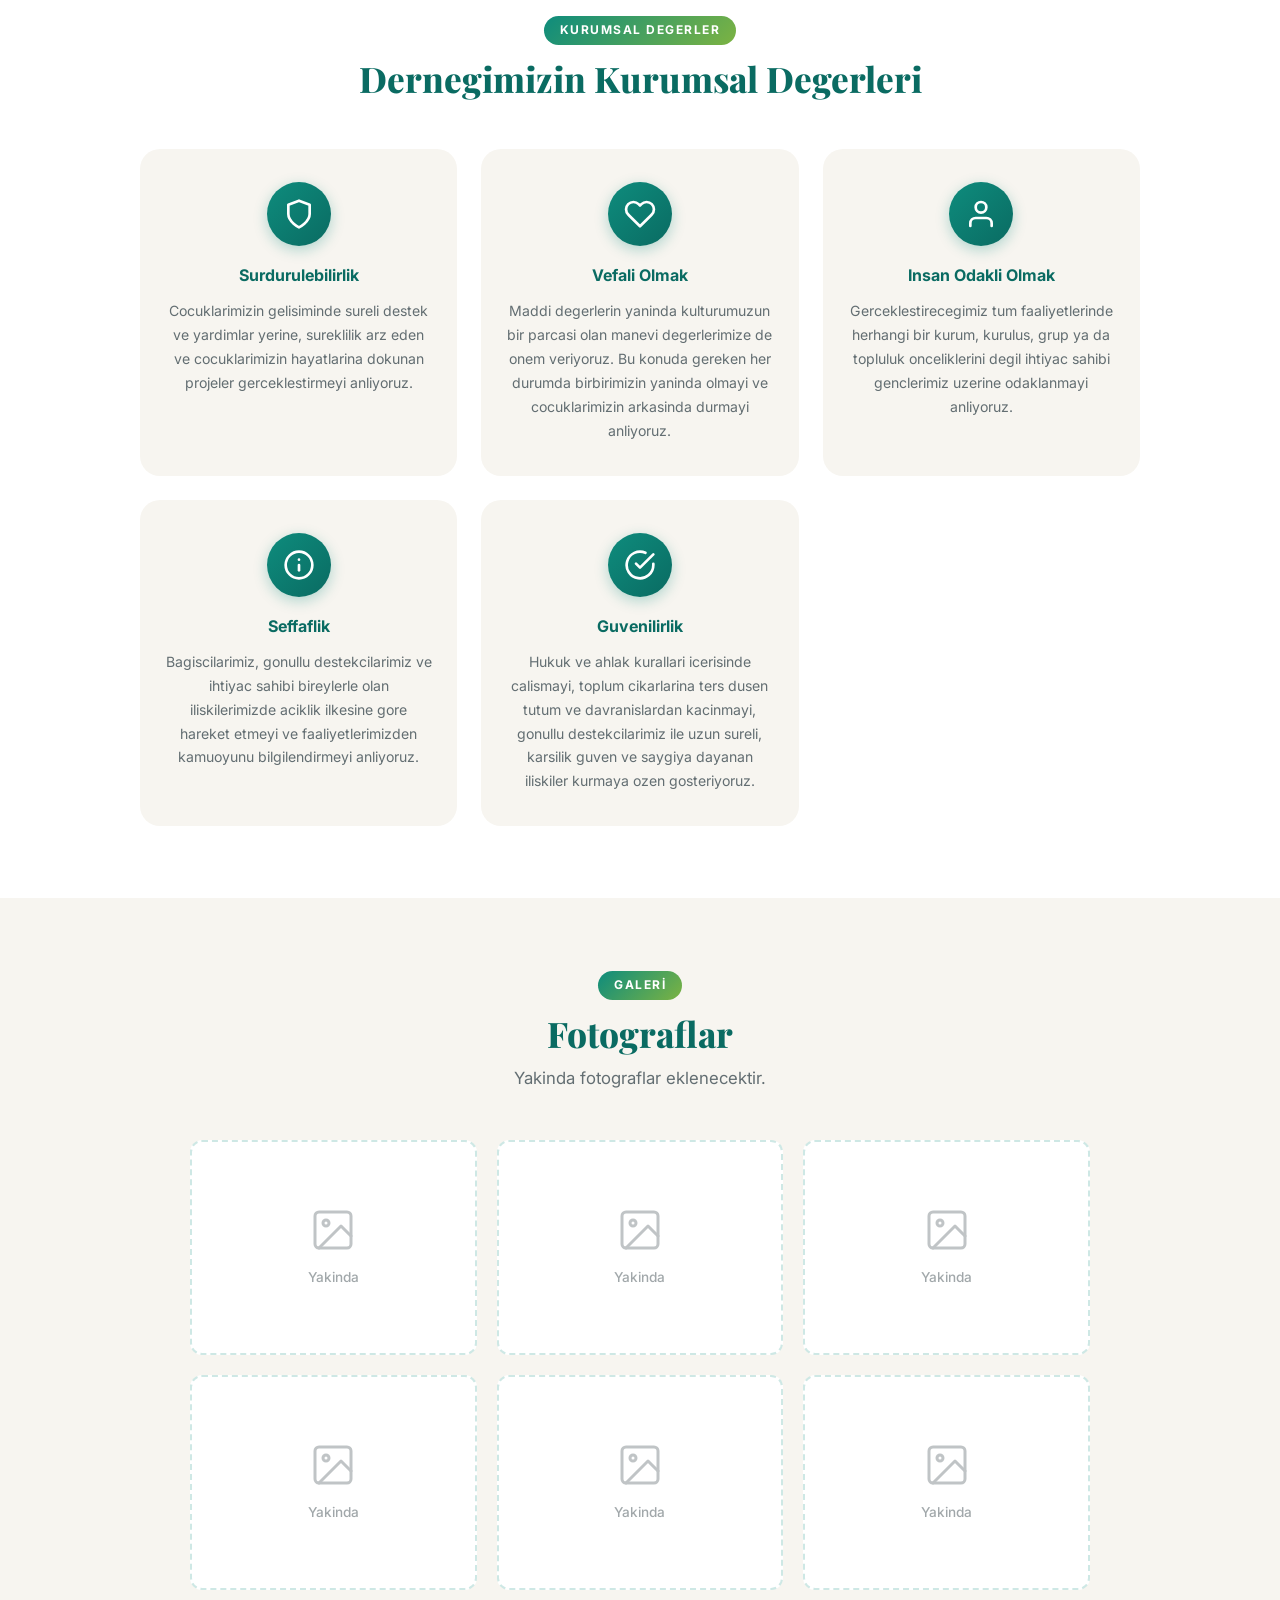
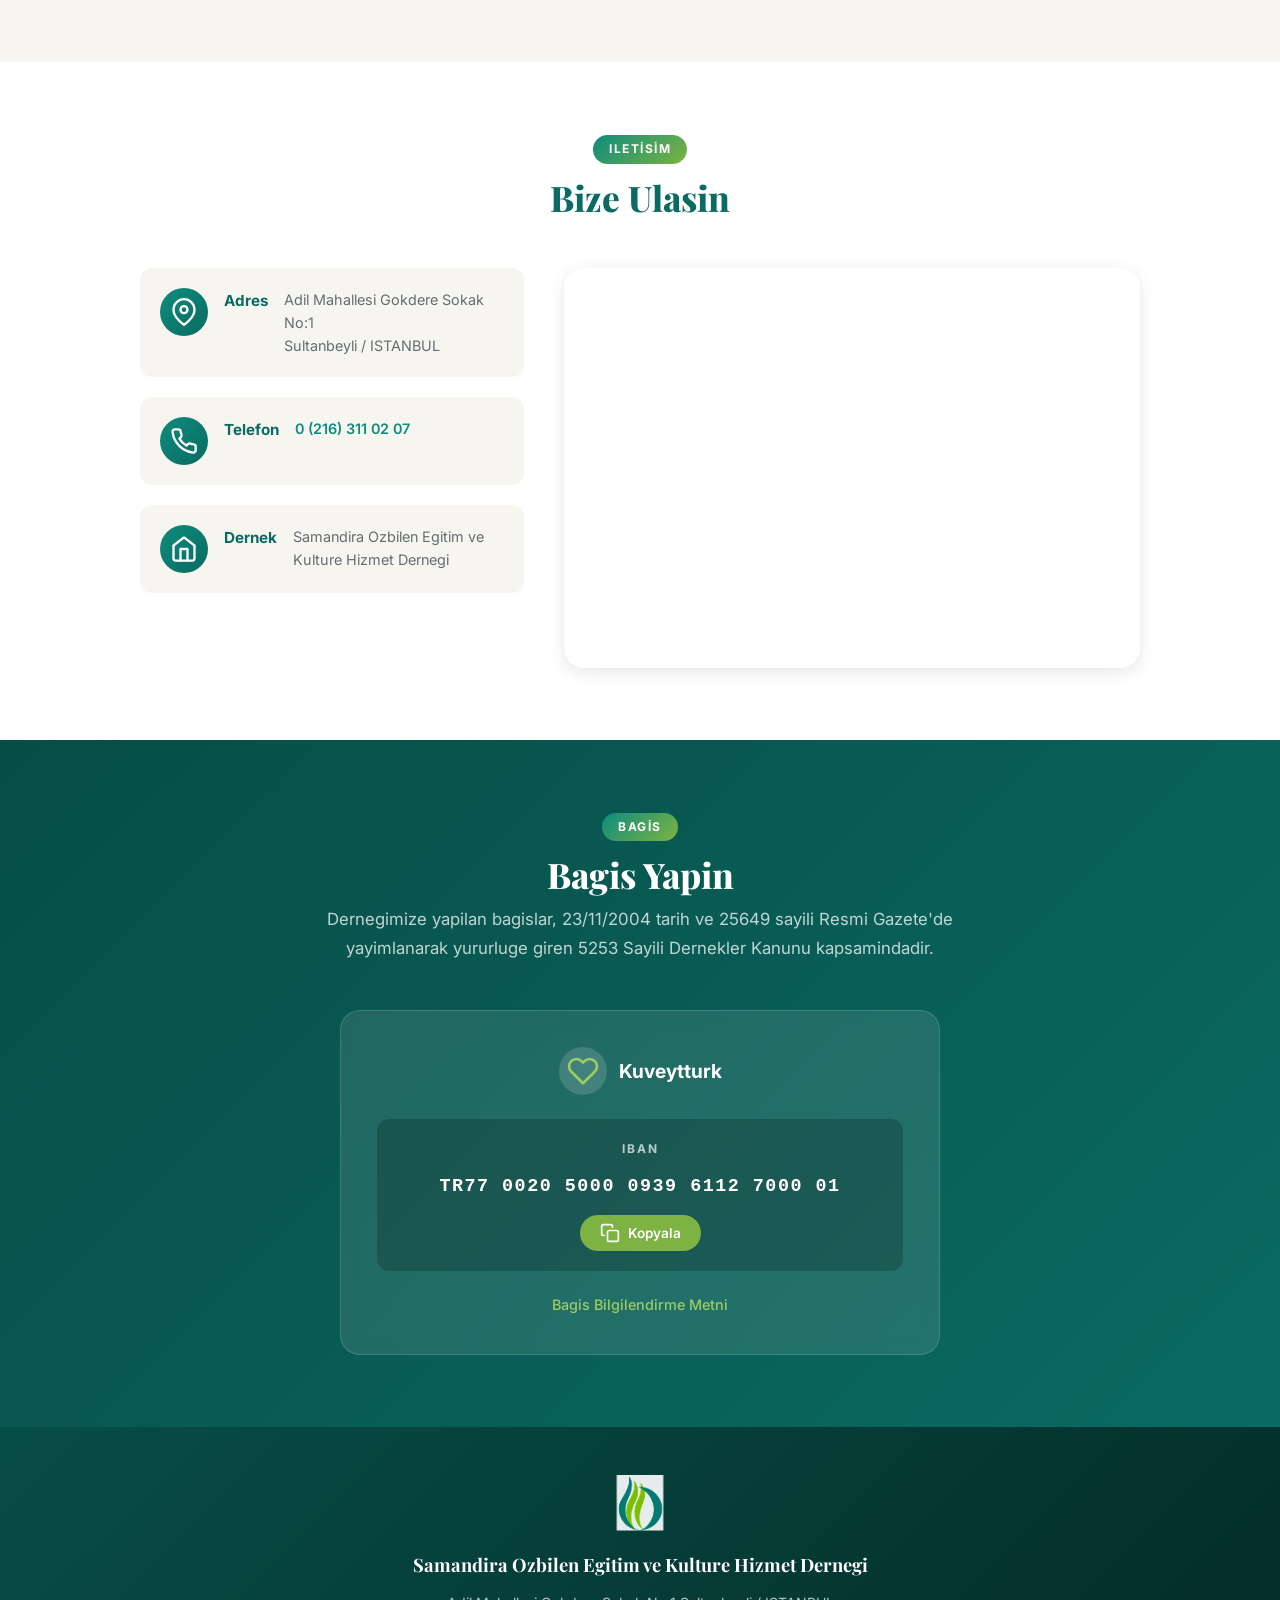
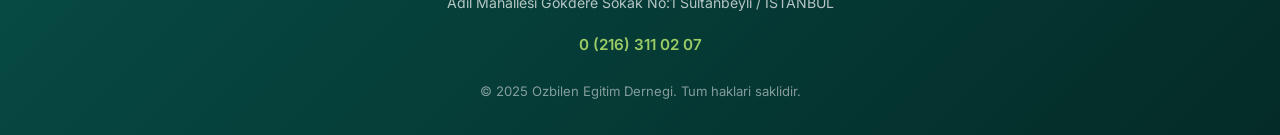
==== commit e2926670: "Hero: tek ortalanmis baslik + altinda 2 metin 🤖 Generated with [Qoder][https://qoder.com]" ====
--- a/index.html
+++ b/index.html
@@ -46,17 +46,10 @@
         <img src="assets/images/hero.jpg" alt="Ozbilen Kurs Binasi" class="hero-img">
     </div>
     <div class="hero-overlay"></div>
-    <div class="hero-content">
-        <div class="hero-blocks">
-            <div class="hero-block">
-                <h2>Samandira Ozbilen Egitim ve Kulture Hizmet Dernegi</h2>
-                <p>Dernegimiz, cevresindeki topluma deger katmayi ve bilgi birikimini artirmayi hedefleyen gonulluler tarafindan kurulmustur.</p>
-            </div>
-            <div class="hero-block">
-                <h2>Samandira Ozbilen Egitim ve Kulture Hizmet Dernegi</h2>
-                <p>Egitim, kultur ve sosyal hizmet alanlarinda faaliyet gosteren bir sivil toplum kurulusudur.</p>
-            </div>
-        </div>
+    <div class="hero-content hero-centered">
+        <h2>Samandira Ozbilen Egitim ve Kulture Hizmet Dernegi</h2>
+        <p>Dernegimiz, cevresindeki topluma deger katmayi ve bilgi birikimini artirmayi hedefleyen gonulluler tarafindan kurulmustur.</p>
+        <p>Egitim, kultur ve sosyal hizmet alanlarinda faaliyet gosteren bir sivil toplum kurulusudur.</p>
     </div>
     <div class="hero-wave">
         <svg viewBox="0 0 1440 80" fill="none" xmlns="http://www.w3.org/2000/svg">
--- a/css/styles.css
+++ b/css/styles.css
@@ -194,28 +194,28 @@
     margin: 0 auto;
 }
 
-.hero-blocks {
-    display: grid;
-    grid-template-columns: 1fr 1fr;
-    gap: 48px;
-    align-items: center;
-}
-
-.hero-block h2 {
-    font-size: 1.8rem;
+.hero-centered {
+    text-align: center;
+    max-width: 800px;
+    margin: 0 auto;
+}
+
+.hero-centered h2 {
+    font-size: 2.4rem;
     font-weight: 800;
     line-height: 1.25;
-    margin-bottom: 16px;
+    margin-bottom: 28px;
     color: var(--white);
     text-shadow: 0 2px 12px rgba(0,0,0,0.3);
 }
 
-.hero-block p {
-    font-size: 1.05rem;
+.hero-centered p {
+    font-size: 1.1rem;
     line-height: 1.8;
     opacity: 0.92;
     font-weight: 400;
     text-shadow: 0 1px 6px rgba(0,0,0,0.2);
+    margin-bottom: 12px;
 }
 
 .hero-wave {
@@ -896,7 +896,7 @@
    RESPONSIVE
    ============================ */
 @media (max-width: 1024px) {
-    .hero-blocks { grid-template-columns: 1fr; gap: 32px; text-align: center; }
+    .hero-centered h2 { font-size: 1.8rem; }
     .services-grid { grid-template-columns: repeat(2, 1fr); }
     .values-grid { grid-template-columns: repeat(2, 1fr); }
     .identity-grid { grid-template-columns: repeat(2, 1fr); }
@@ -930,8 +930,8 @@
     }
 
     .hero { min-height: 70vh; }
-    .hero-block h2 { font-size: 1.4rem; }
-    .hero-block p { font-size: 0.95rem; }
+    .hero-centered h2 { font-size: 1.4rem; }
+    .hero-centered p { font-size: 0.95rem; }
     .hero-content { padding: 60px 16px 80px; }
 
     section { padding: 48px 0; }
@@ -966,7 +966,7 @@
     .brand-text p { font-size: 0.7rem; }
 
     .hero { min-height: 60vh; }
-    .hero-block h2 { font-size: 1.2rem; }
+    .hero-centered h2 { font-size: 1.2rem; }
     .hero-content { padding: 48px 12px 70px; }
 
     .gallery-grid { grid-template-columns: 1fr 1fr; }
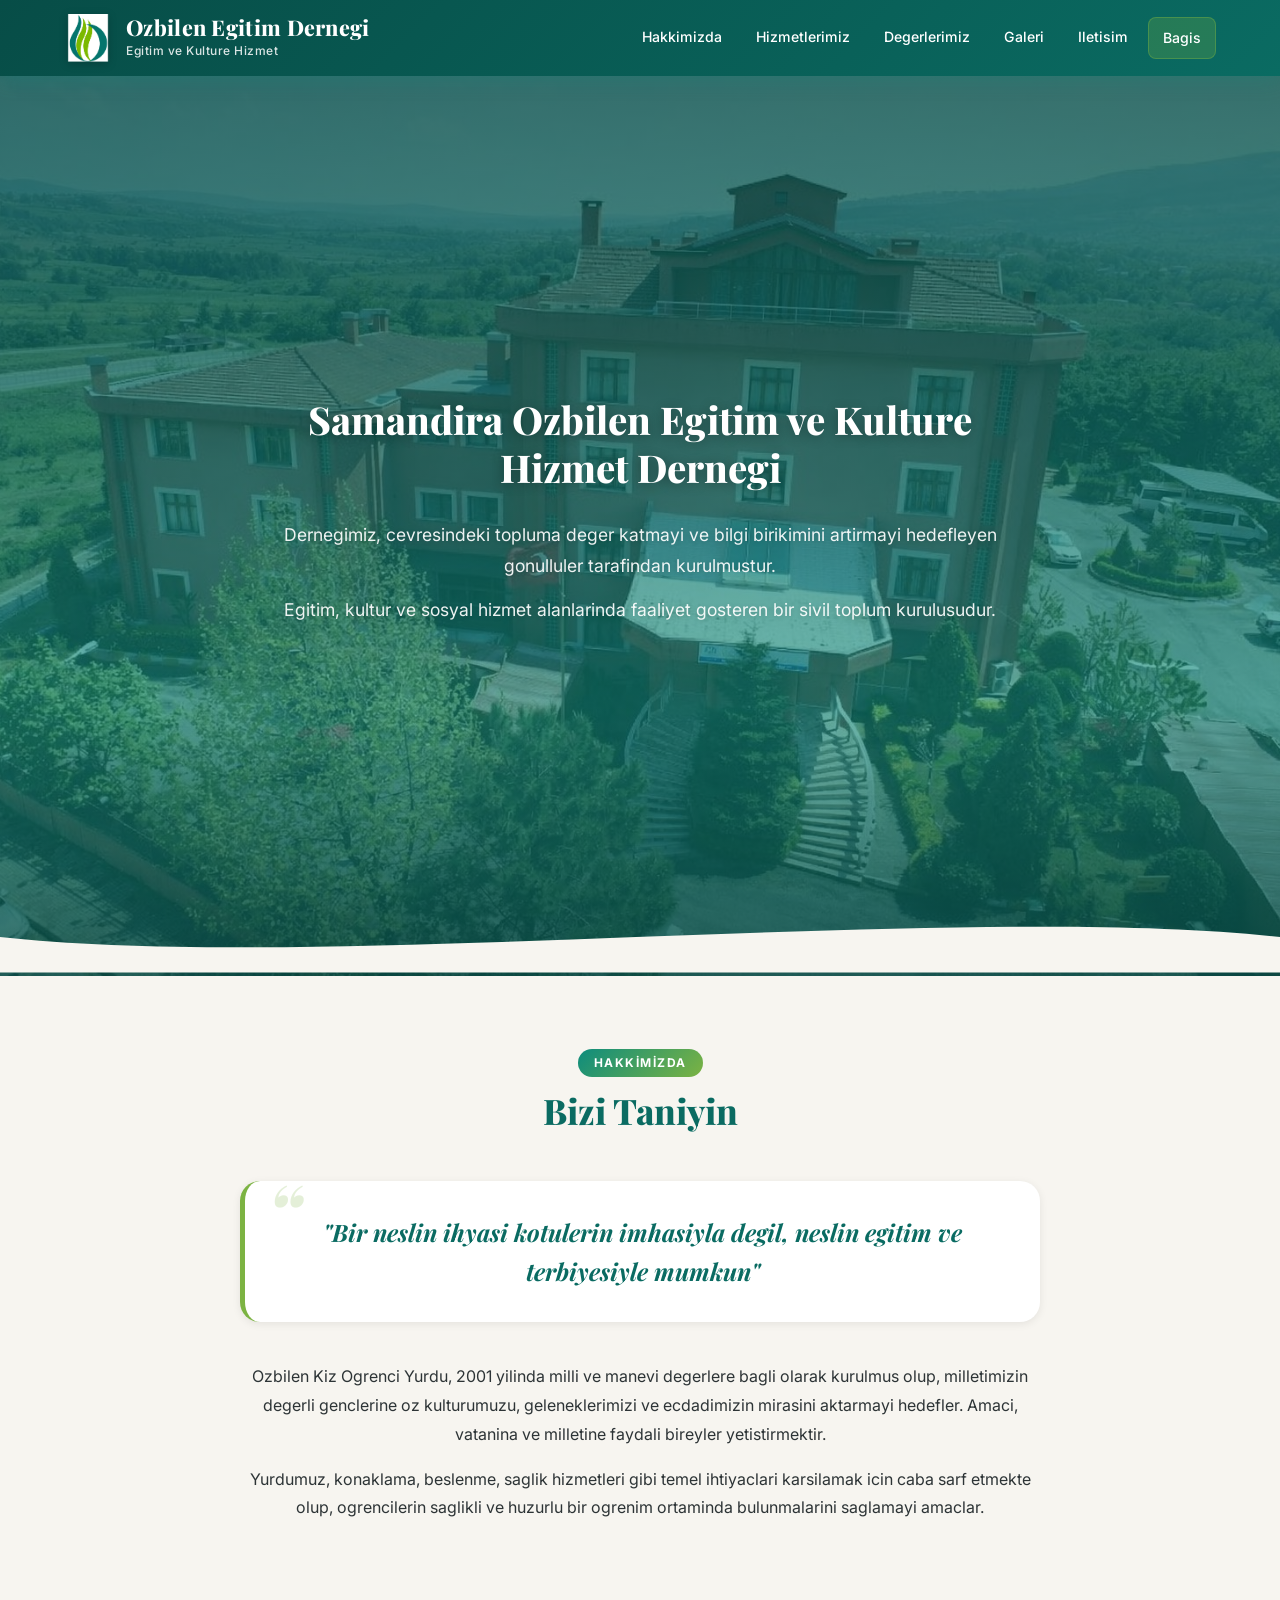
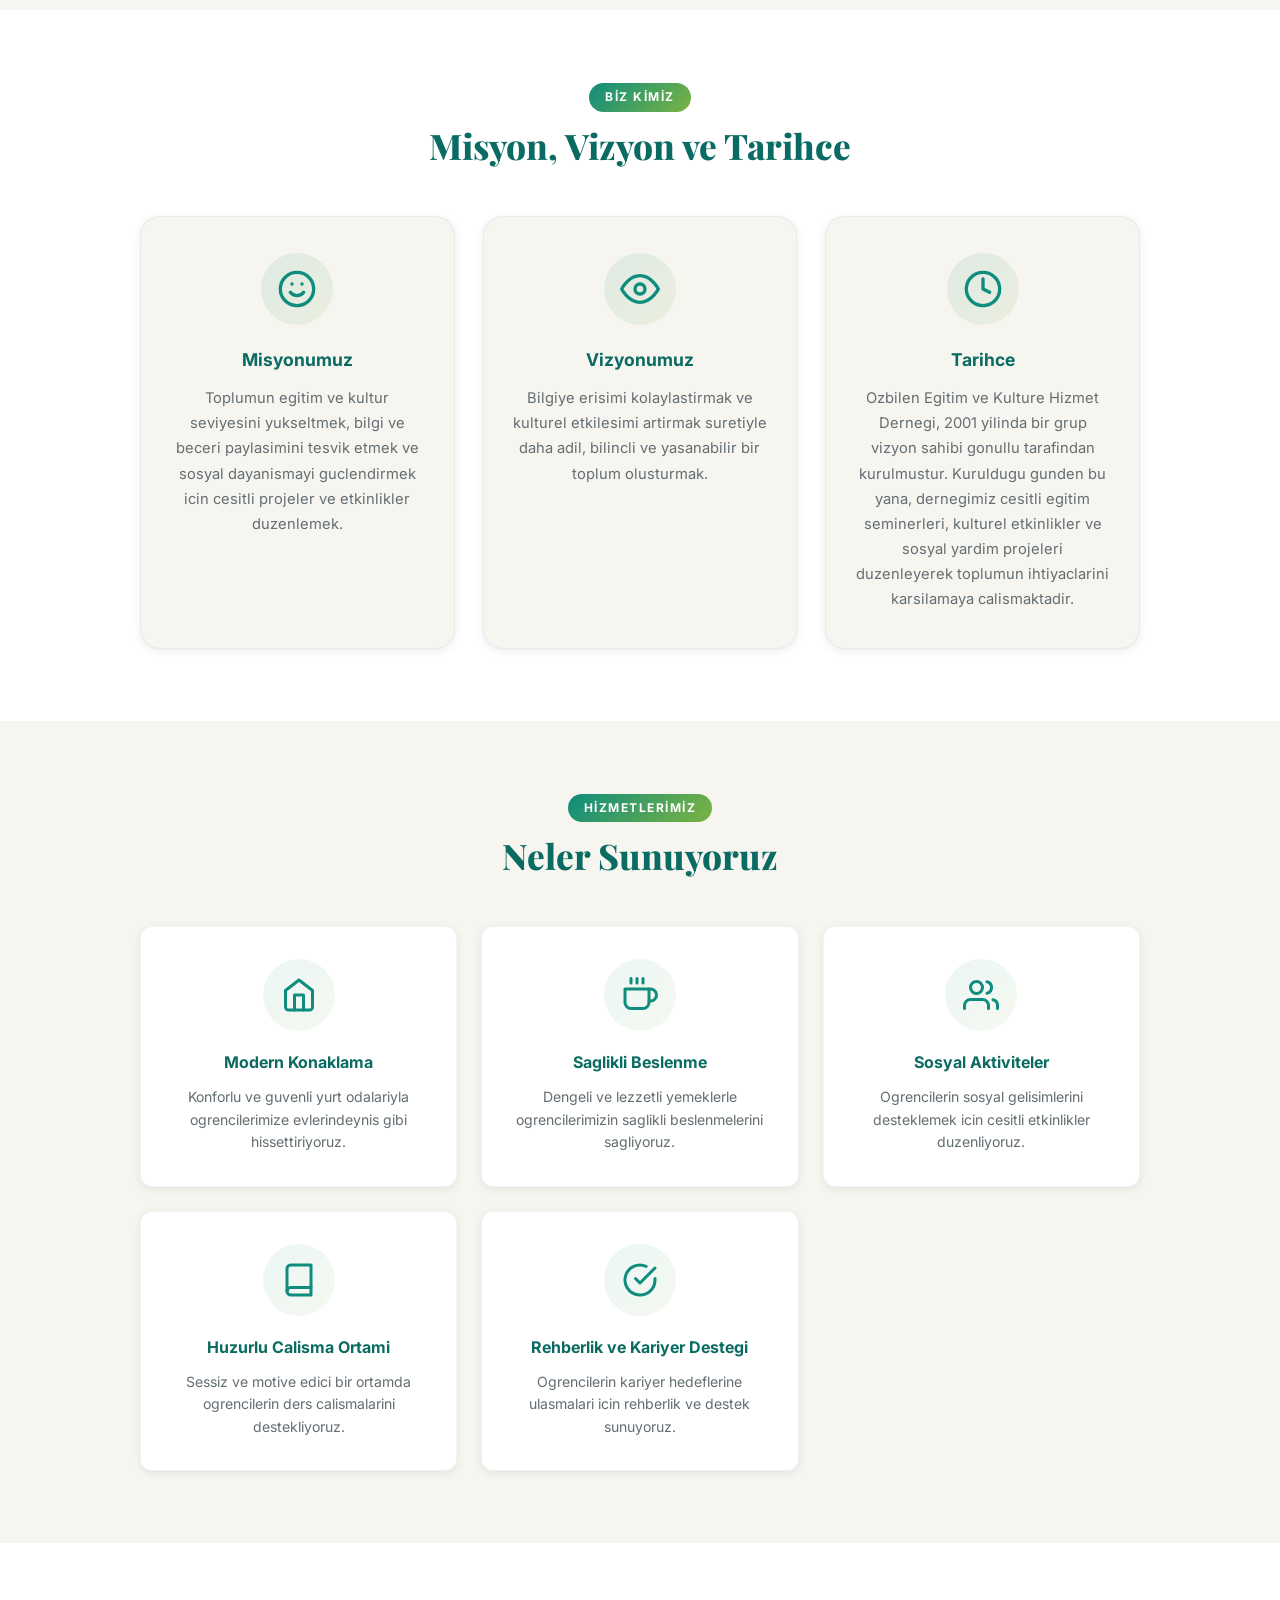
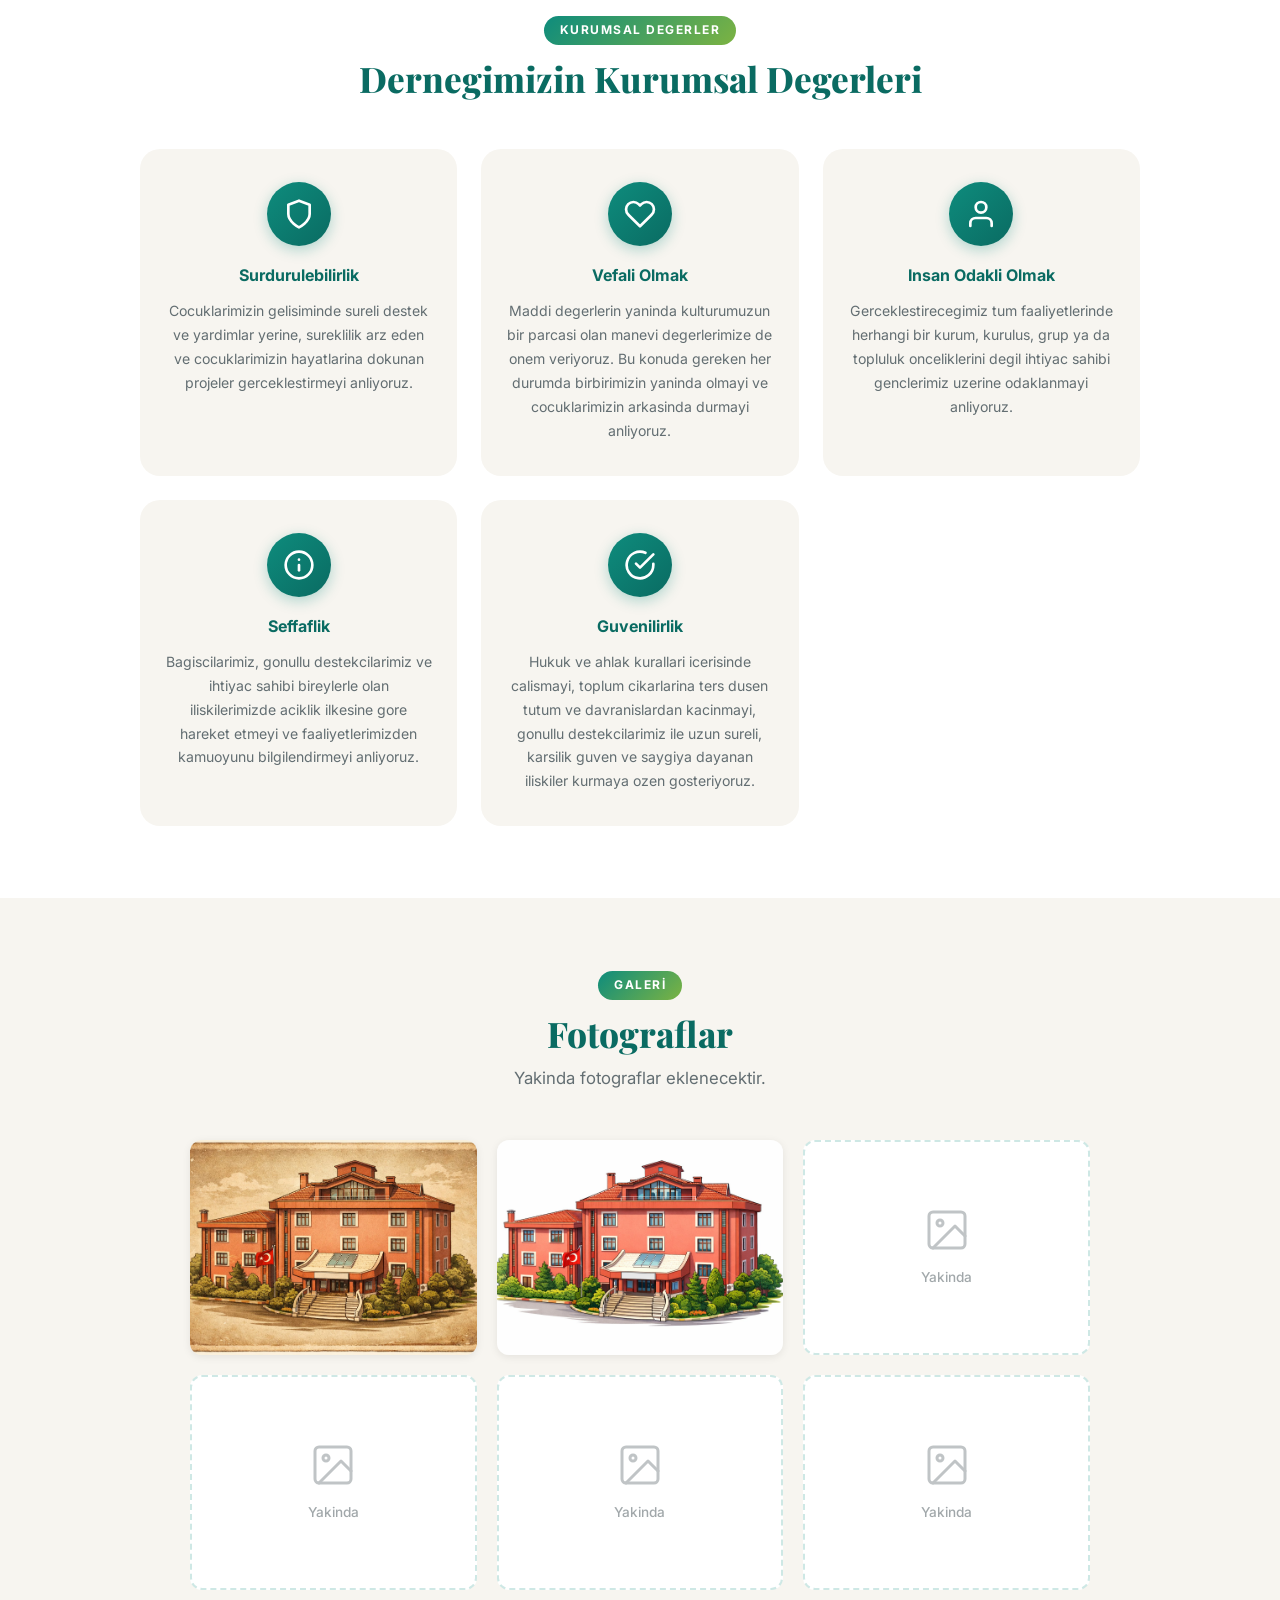
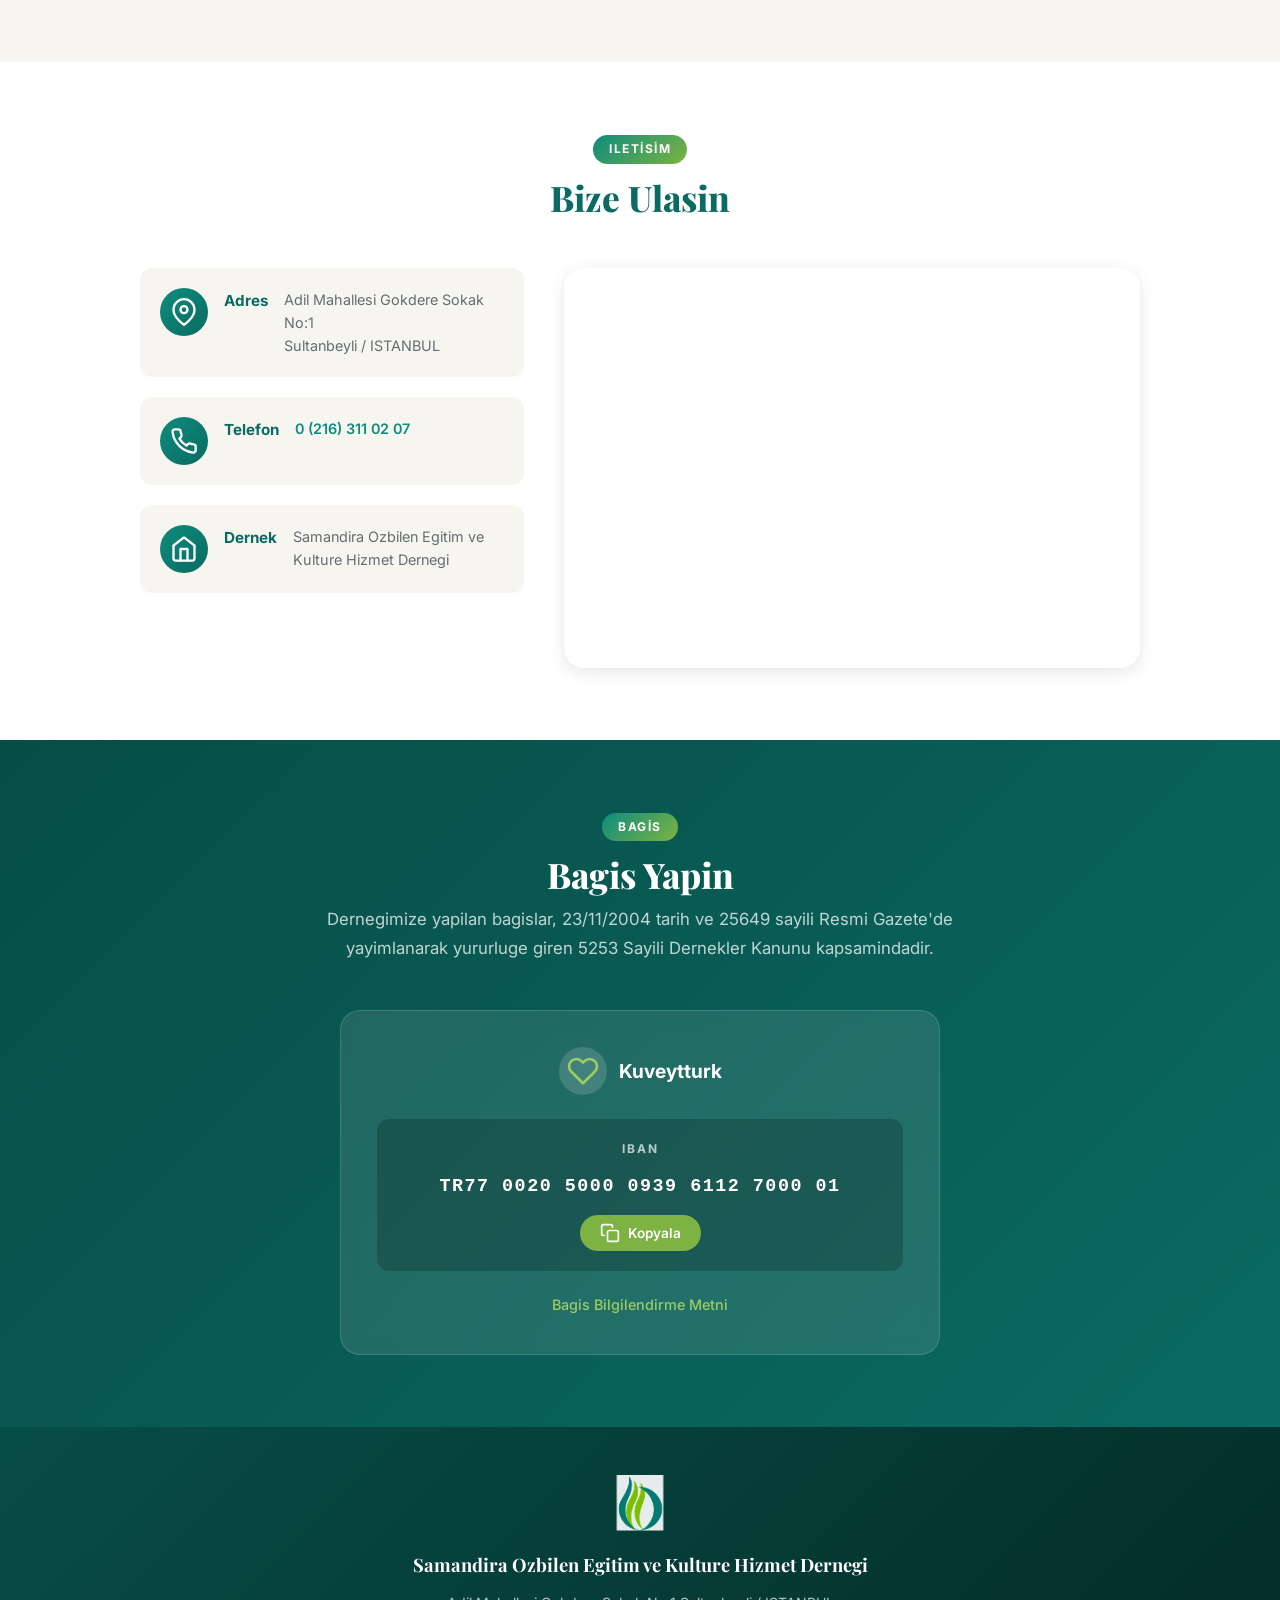
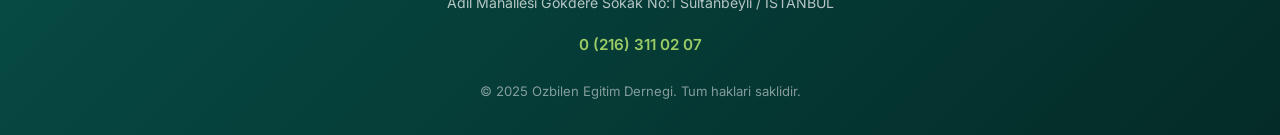
==== commit a57a2de4: "Galeriye vintage ve sketch bina resimleri ekle 🤖 Generated with [Qoder][https://qoder.com]" ====
--- a/index.html
+++ b/index.html
@@ -213,13 +213,11 @@
             <p class="section-desc">Yakinda fotograflar eklenecektir.</p>
         </div>
         <div class="gallery-grid" data-anim>
-            <div class="gallery-placeholder">
-                <svg width="48" height="48" viewBox="0 0 24 24" fill="none" stroke="currentColor" stroke-width="1.5" stroke-linecap="round" stroke-linejoin="round"><rect x="3" y="3" width="18" height="18" rx="2" ry="2"/><circle cx="8.5" cy="8.5" r="1.5"/><polyline points="21 15 16 10 5 21"/></svg>
-                <span>Yakinda</span>
-            </div>
-            <div class="gallery-placeholder">
-                <svg width="48" height="48" viewBox="0 0 24 24" fill="none" stroke="currentColor" stroke-width="1.5" stroke-linecap="round" stroke-linejoin="round"><rect x="3" y="3" width="18" height="18" rx="2" ry="2"/><circle cx="8.5" cy="8.5" r="1.5"/><polyline points="21 15 16 10 5 21"/></svg>
-                <span>Yakinda</span>
+            <div class="gallery-item">
+                <img src="assets/images/galeri-vintage.jpg" alt="Ozbilen Kurs Binasi" loading="lazy">
+            </div>
+            <div class="gallery-item">
+                <img src="assets/images/galeri-sketch.jpg" alt="Ozbilen Kurs Binasi" loading="lazy">
             </div>
             <div class="gallery-placeholder">
                 <svg width="48" height="48" viewBox="0 0 24 24" fill="none" stroke="currentColor" stroke-width="1.5" stroke-linecap="round" stroke-linejoin="round"><rect x="3" y="3" width="18" height="18" rx="2" ry="2"/><circle cx="8.5" cy="8.5" r="1.5"/><polyline points="21 15 16 10 5 21"/></svg>
--- a/css/styles.css
+++ b/css/styles.css
@@ -531,6 +531,31 @@
     margin: 0 auto;
 }
 
+.gallery-item {
+    aspect-ratio: 4/3;
+    border-radius: var(--radius);
+    overflow: hidden;
+    box-shadow: var(--shadow-sm);
+    transition: var(--transition);
+}
+
+.gallery-item:hover {
+    transform: translateY(-4px);
+    box-shadow: var(--shadow-lg);
+}
+
+.gallery-item img {
+    width: 100%;
+    height: 100%;
+    object-fit: cover;
+    display: block;
+    transition: transform 0.4s ease;
+}
+
+.gallery-item:hover img {
+    transform: scale(1.05);
+}
+
 .gallery-placeholder {
     aspect-ratio: 4/3;
     background: var(--white);
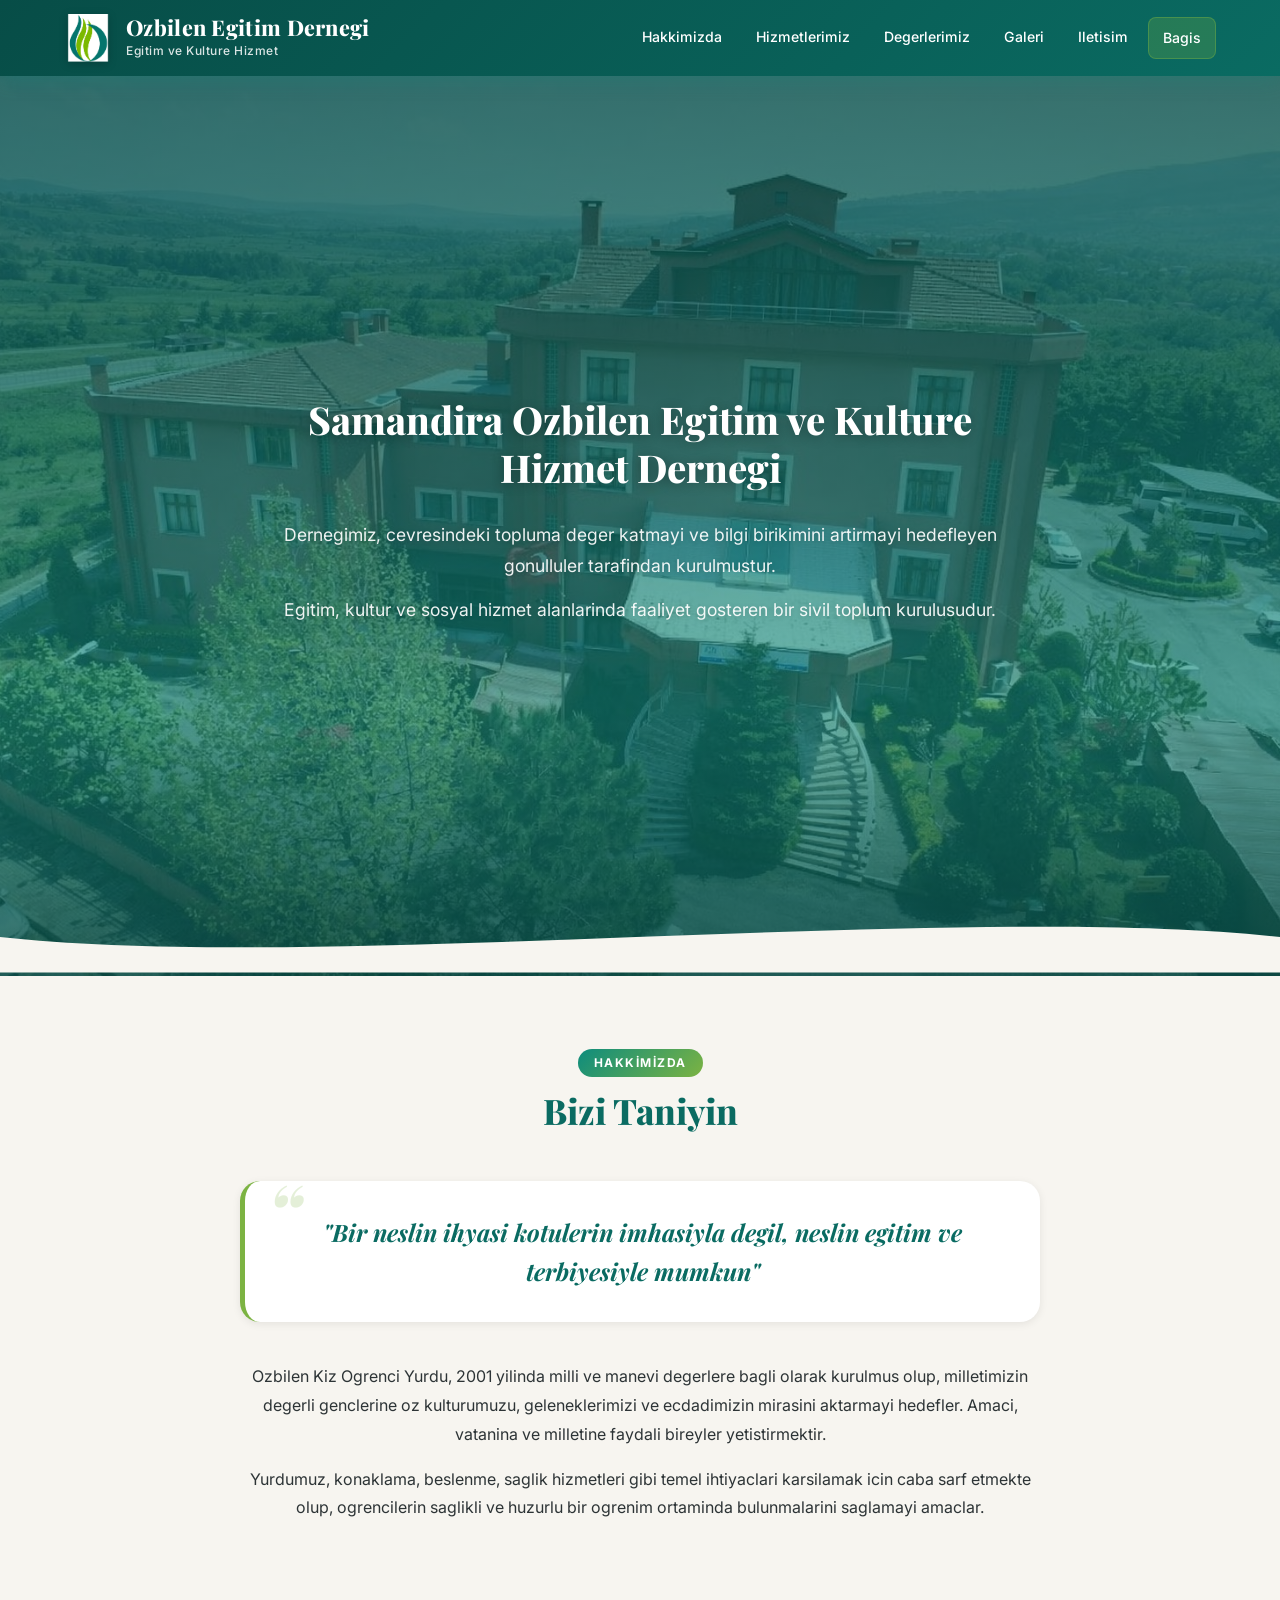
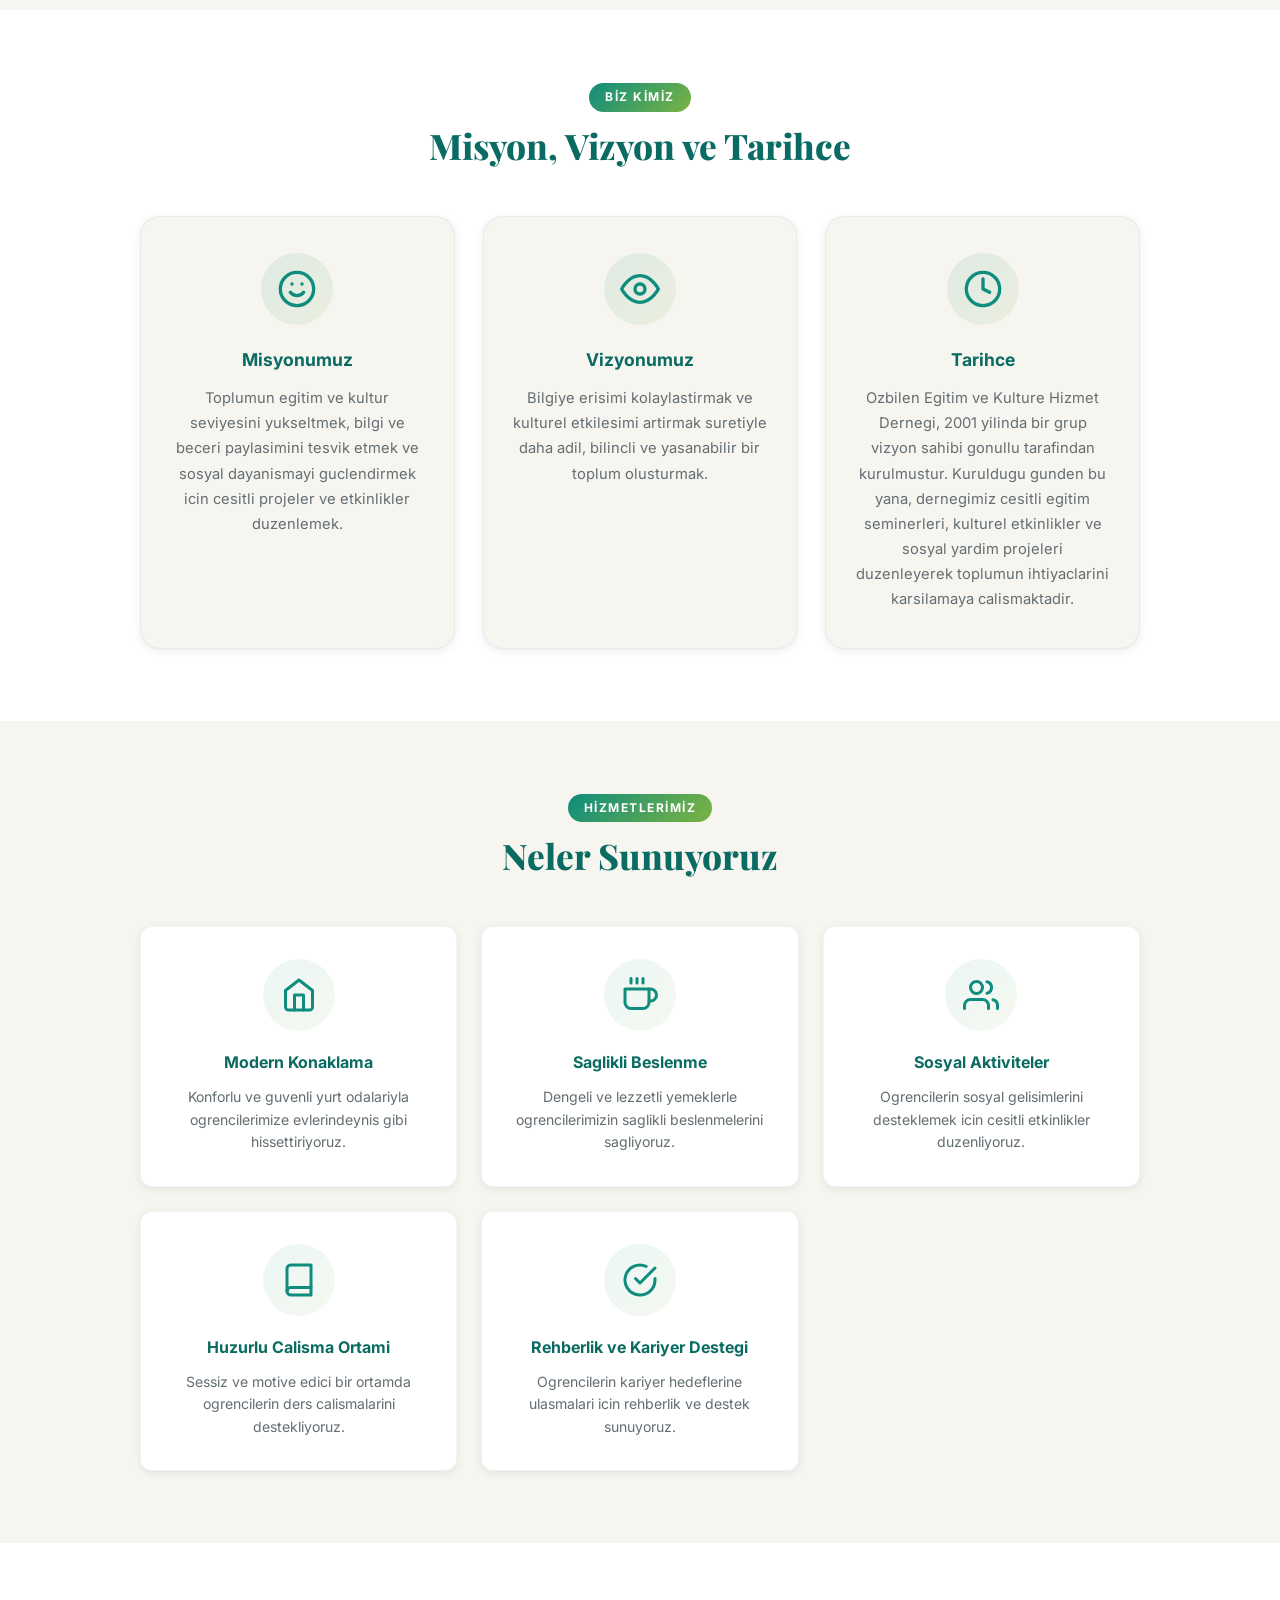
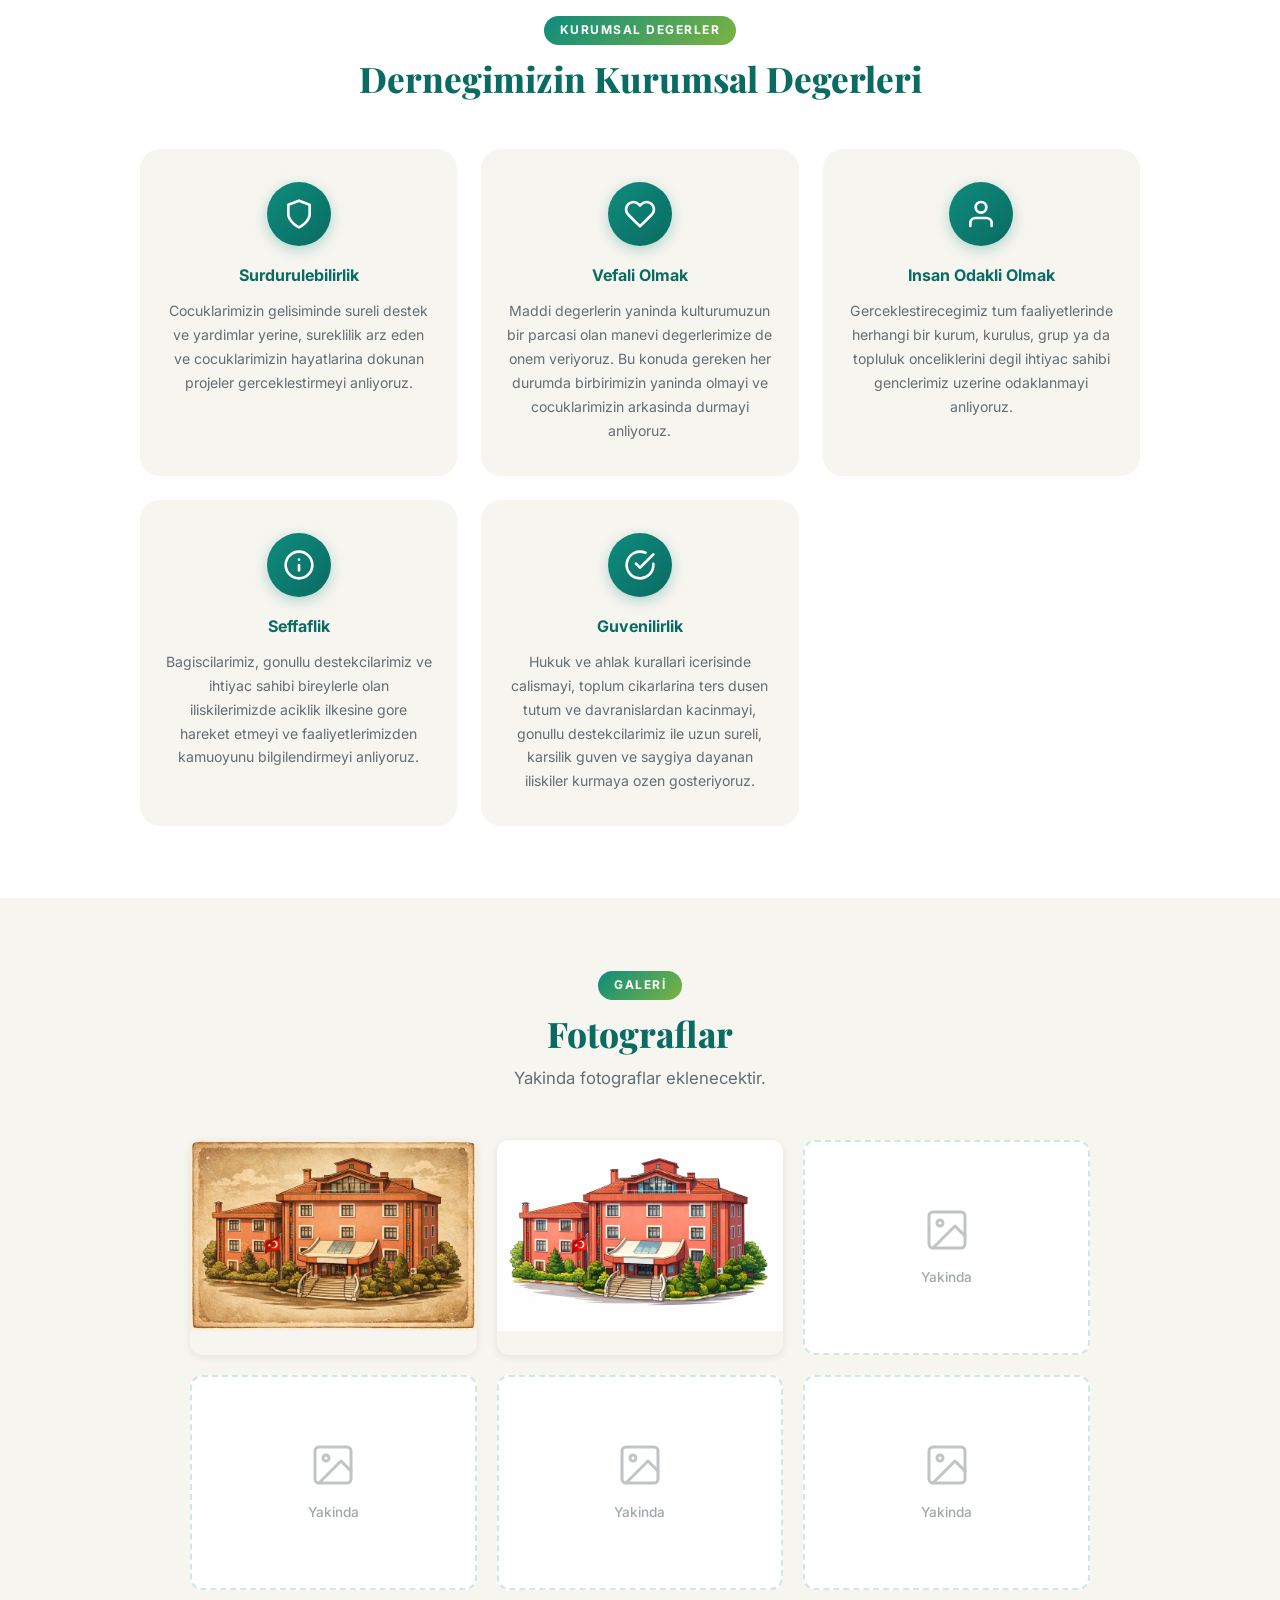
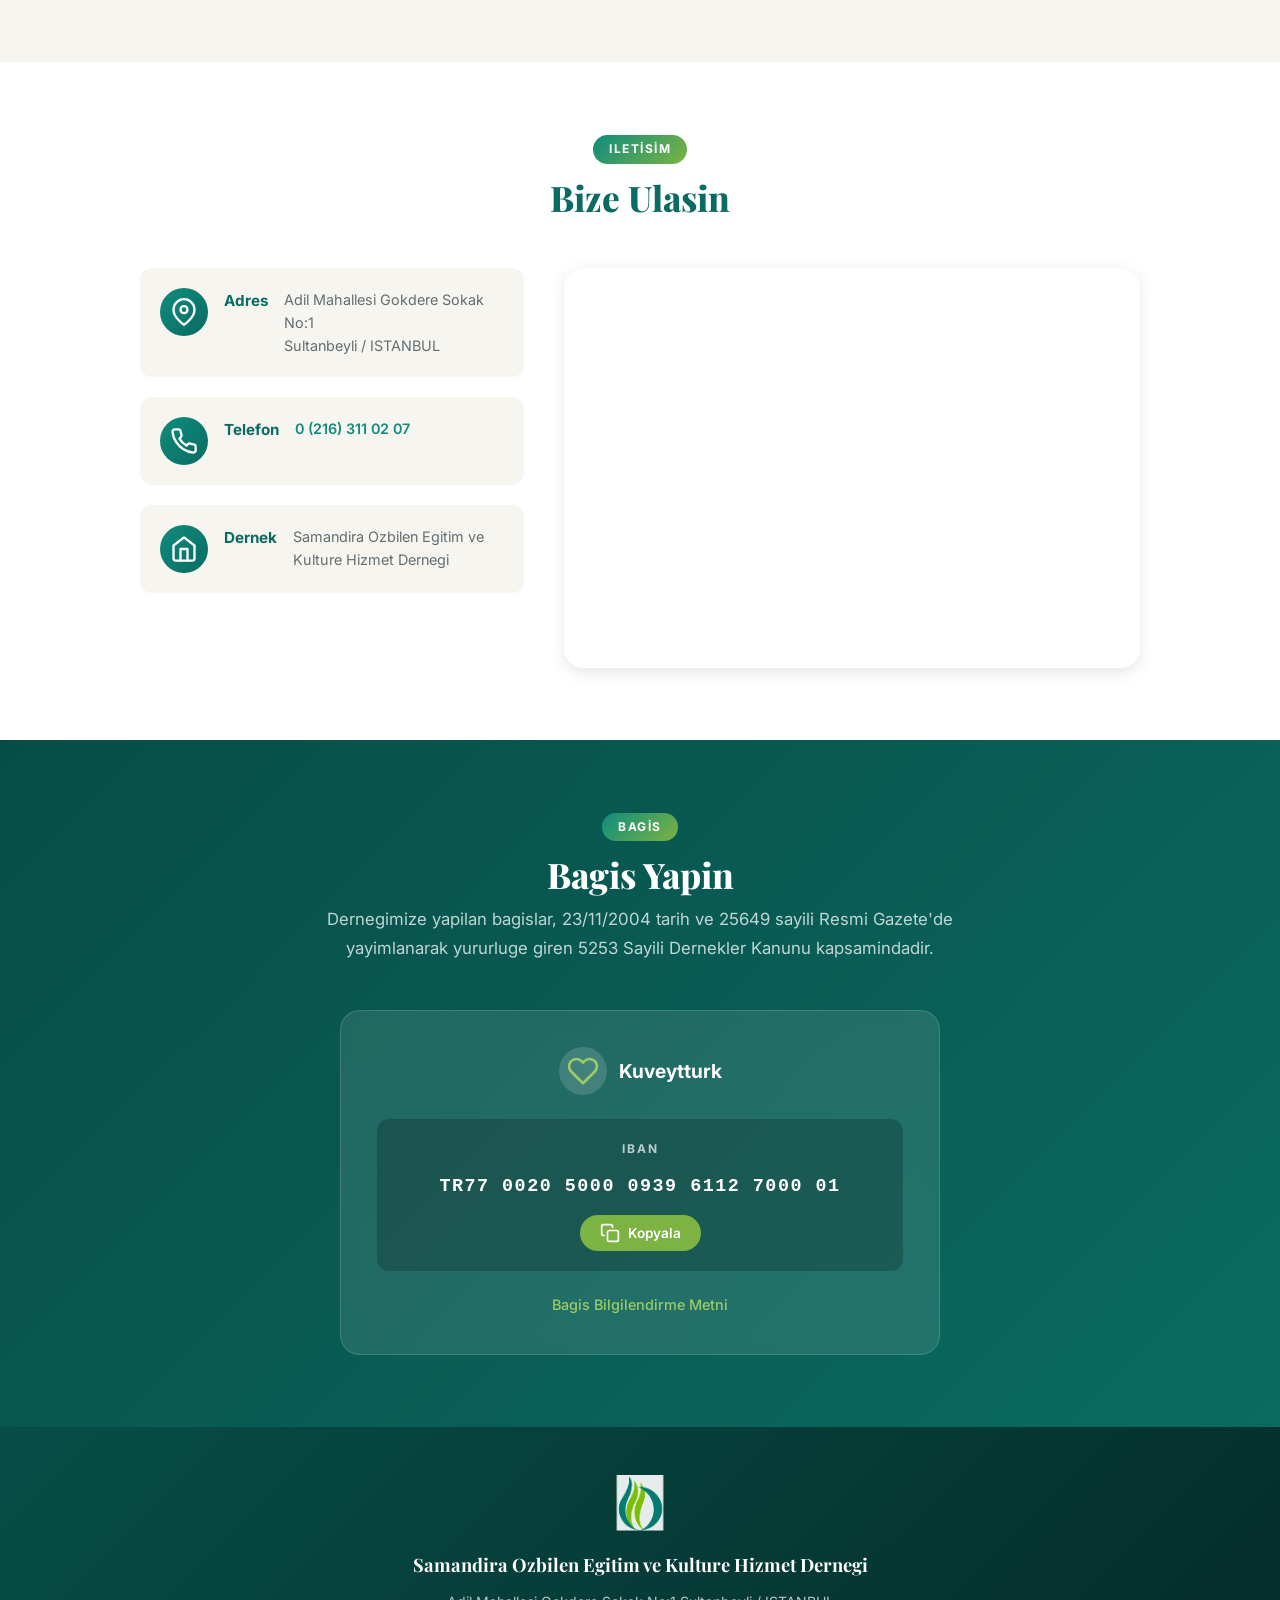
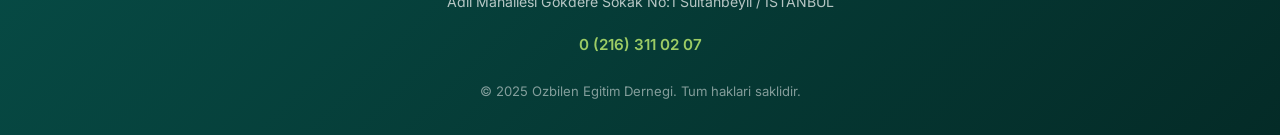
==== commit e14472ed: "Galeri lightbox: resme tikla buyuk halini gor 🤖 Generated with [Qoder][https://qoder.com]" ====
--- a/index.html
+++ b/index.html
@@ -213,10 +213,10 @@
             <p class="section-desc">Yakinda fotograflar eklenecektir.</p>
         </div>
         <div class="gallery-grid" data-anim>
-            <div class="gallery-item">
+            <div class="gallery-item" onclick="openLightbox(this)">
                 <img src="assets/images/galeri-vintage.jpg" alt="Ozbilen Kurs Binasi" loading="lazy">
             </div>
-            <div class="gallery-item">
+            <div class="gallery-item" onclick="openLightbox(this)">
                 <img src="assets/images/galeri-sketch.jpg" alt="Ozbilen Kurs Binasi" loading="lazy">
             </div>
             <div class="gallery-placeholder">
@@ -322,6 +322,12 @@
     </div>
 </footer>
 
+<!-- LIGHTBOX -->
+<div class="lightbox" id="lightbox" onclick="closeLightbox()">
+    <button class="lightbox-close" aria-label="Kapat">&times;</button>
+    <img src="" alt="" id="lightboxImg">
+</div>
+
 <script src="js/app.js"></script>
 </body>
 </html>
--- a/css/styles.css
+++ b/css/styles.css
@@ -532,11 +532,11 @@
 }
 
 .gallery-item {
-    aspect-ratio: 4/3;
     border-radius: var(--radius);
     overflow: hidden;
     box-shadow: var(--shadow-sm);
     transition: var(--transition);
+    cursor: pointer;
 }
 
 .gallery-item:hover {
@@ -546,8 +546,7 @@
 
 .gallery-item img {
     width: 100%;
-    height: 100%;
-    object-fit: cover;
+    height: auto;
     display: block;
     transition: transform 0.4s ease;
 }
@@ -901,6 +900,50 @@
     line-height: 1.8;
     color: var(--text);
     margin-bottom: 20px;
+}
+
+/* ============================
+   LIGHTBOX
+   ============================ */
+.lightbox {
+    display: none;
+    position: fixed;
+    inset: 0;
+    z-index: 9999;
+    background: rgba(0,0,0,0.9);
+    align-items: center;
+    justify-content: center;
+    cursor: pointer;
+}
+
+.lightbox.active {
+    display: flex;
+}
+
+.lightbox img {
+    max-width: 90vw;
+    max-height: 90vh;
+    object-fit: contain;
+    border-radius: 8px;
+    box-shadow: 0 8px 40px rgba(0,0,0,0.5);
+}
+
+.lightbox-close {
+    position: absolute;
+    top: 20px;
+    right: 28px;
+    background: none;
+    border: none;
+    color: var(--white);
+    font-size: 2.5rem;
+    cursor: pointer;
+    opacity: 0.8;
+    transition: opacity 0.2s;
+    z-index: 10000;
+}
+
+.lightbox-close:hover {
+    opacity: 1;
 }
 
 /* ============================
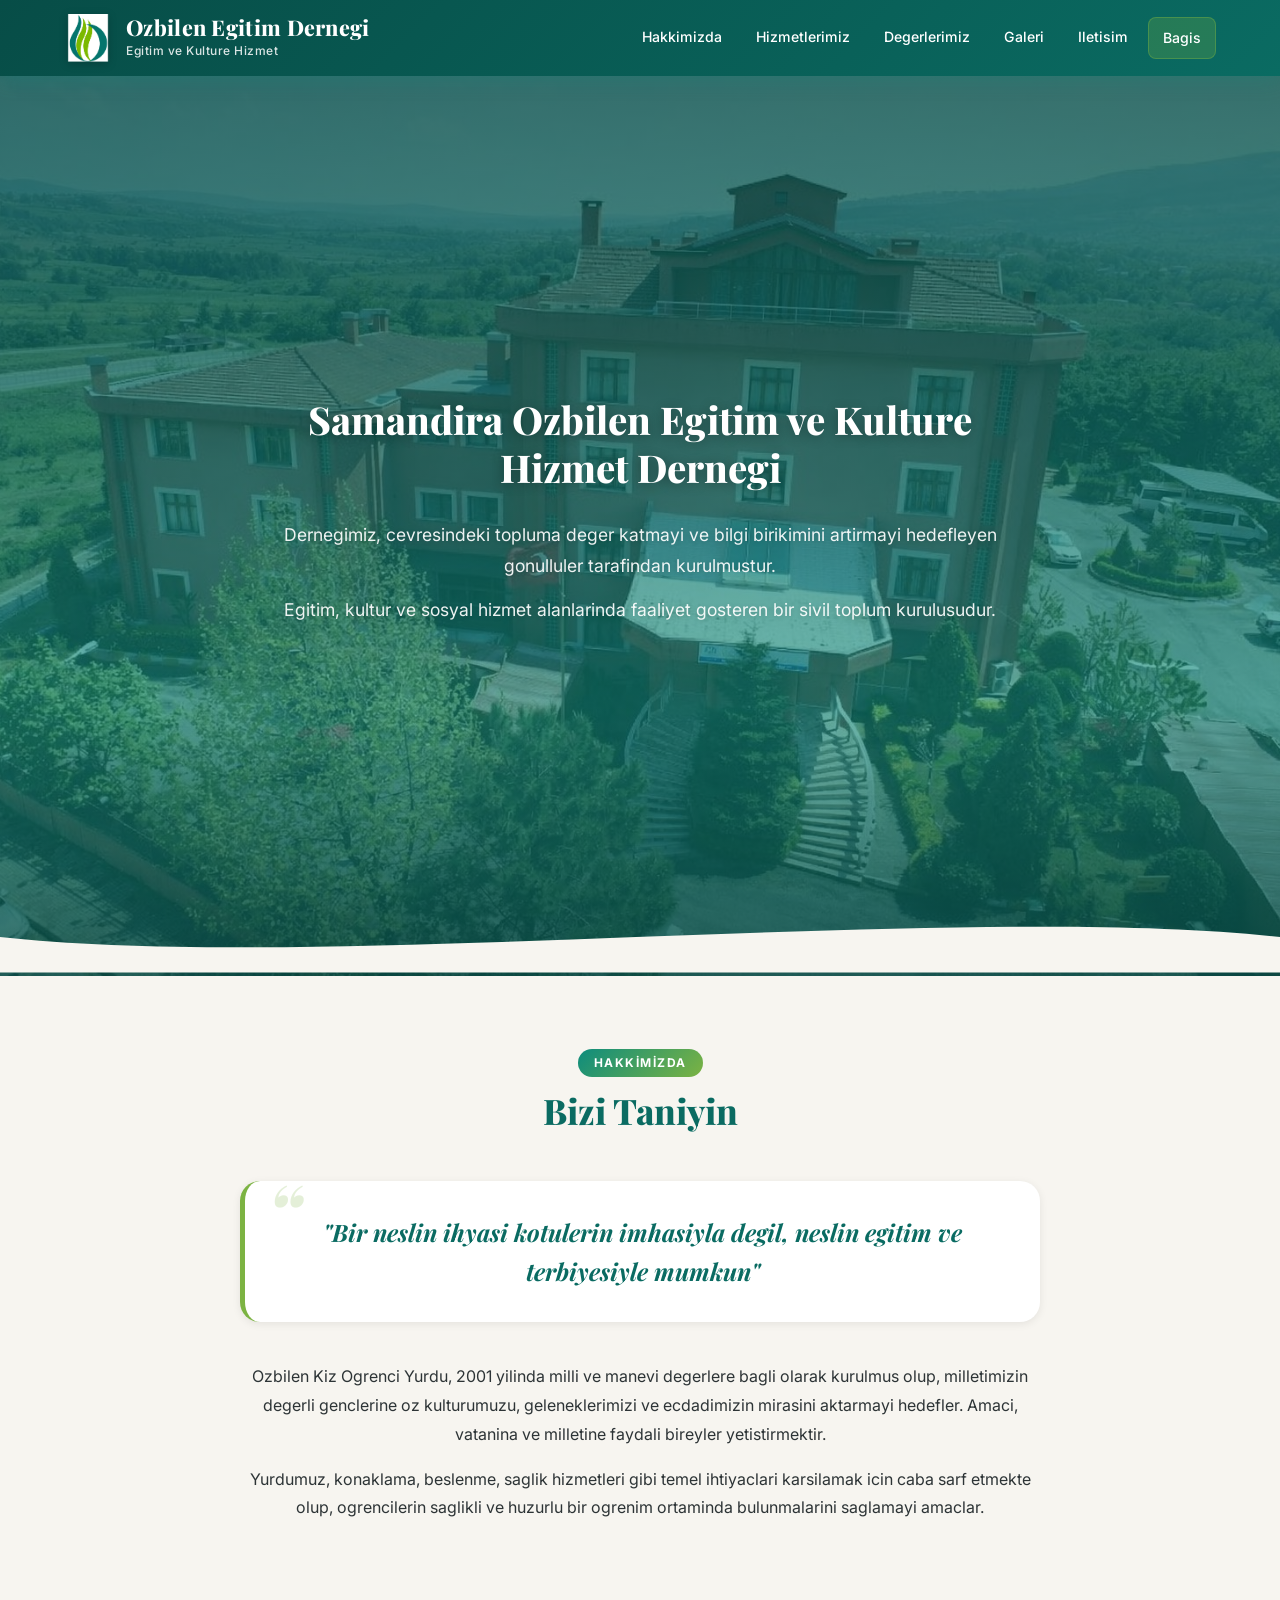
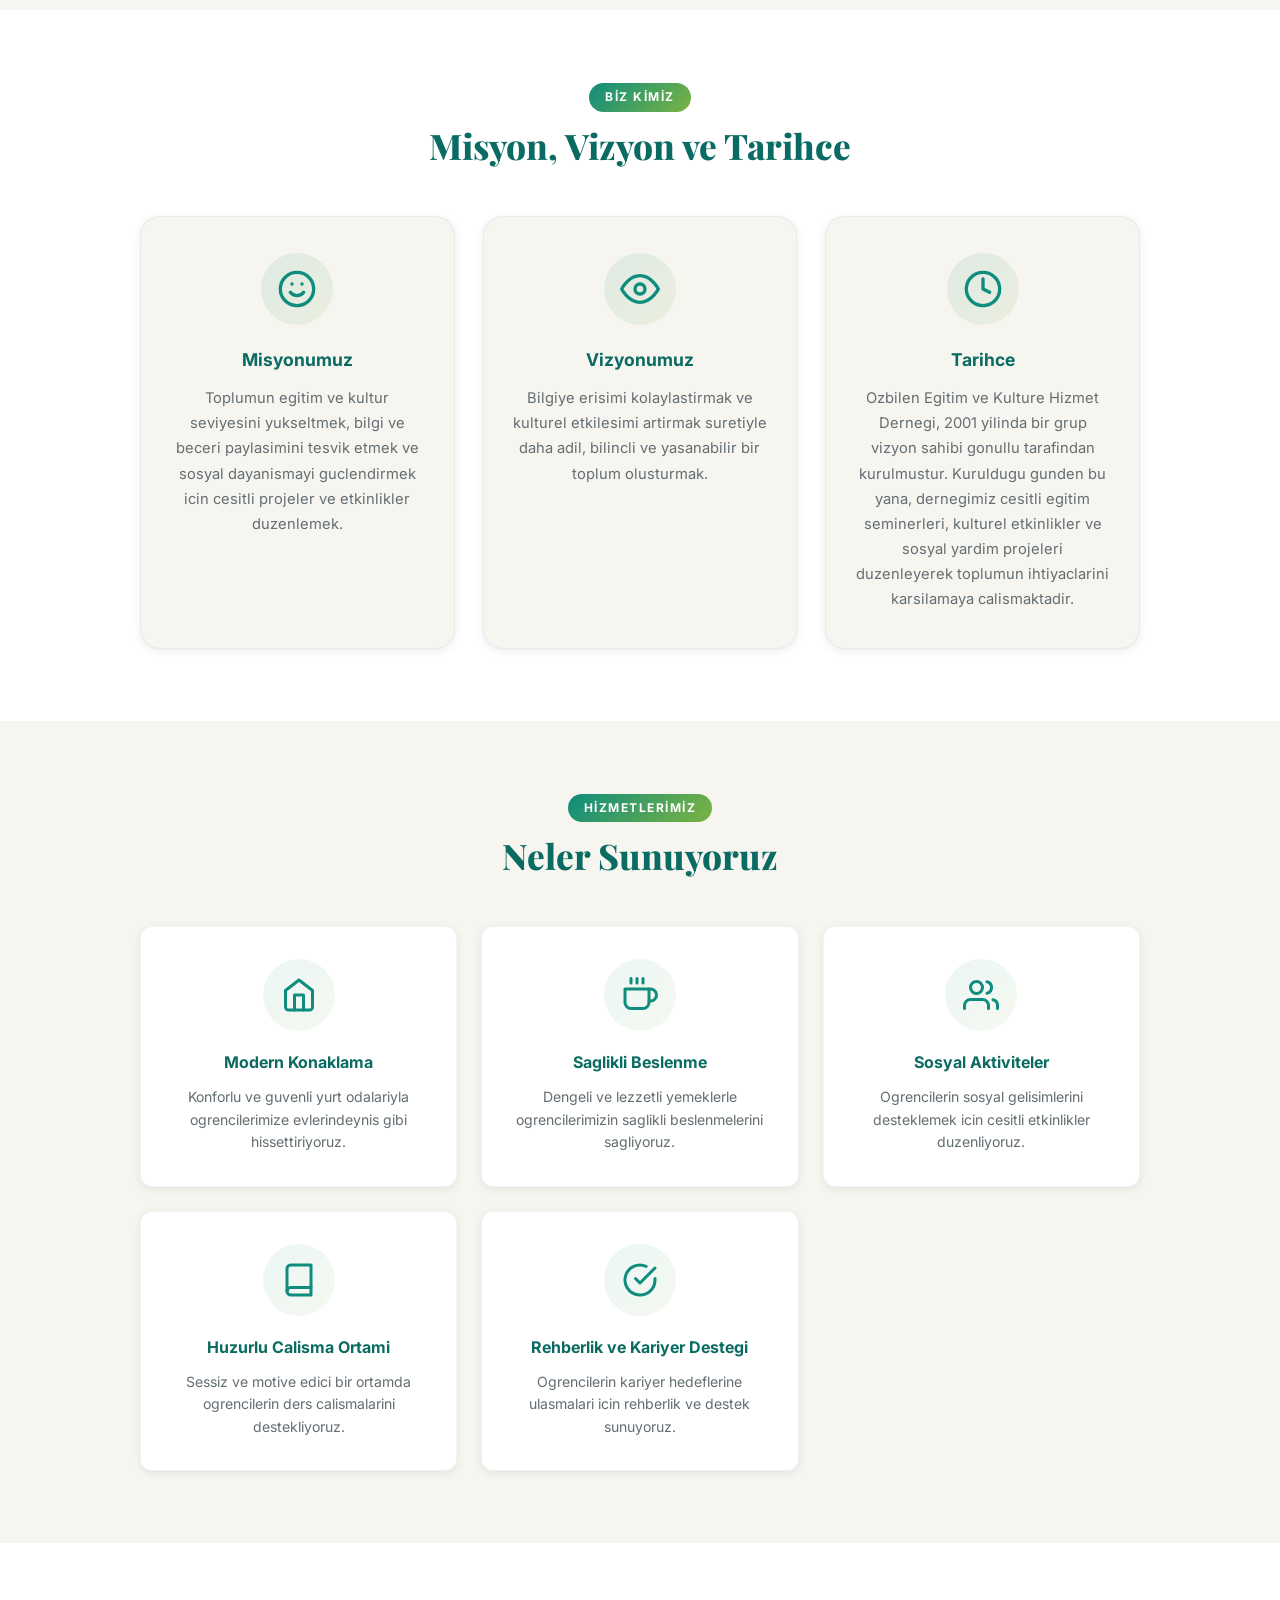
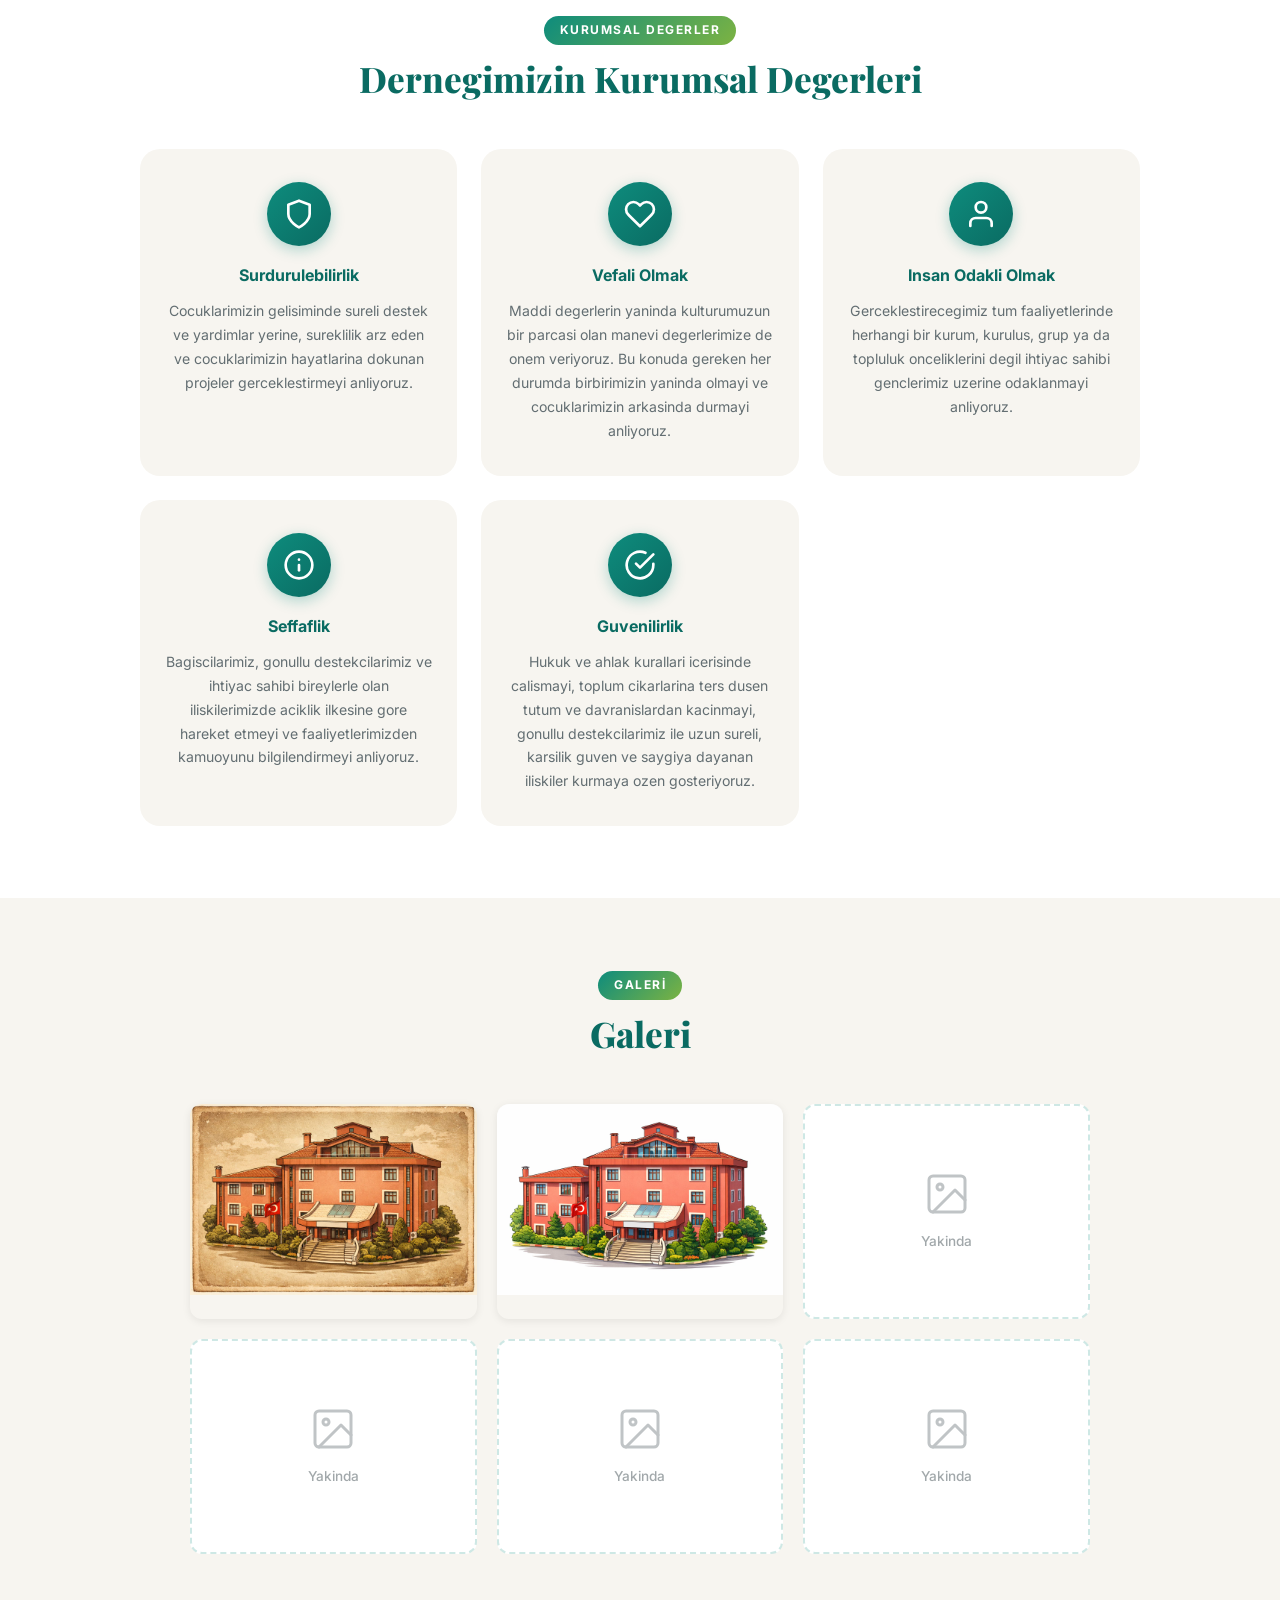
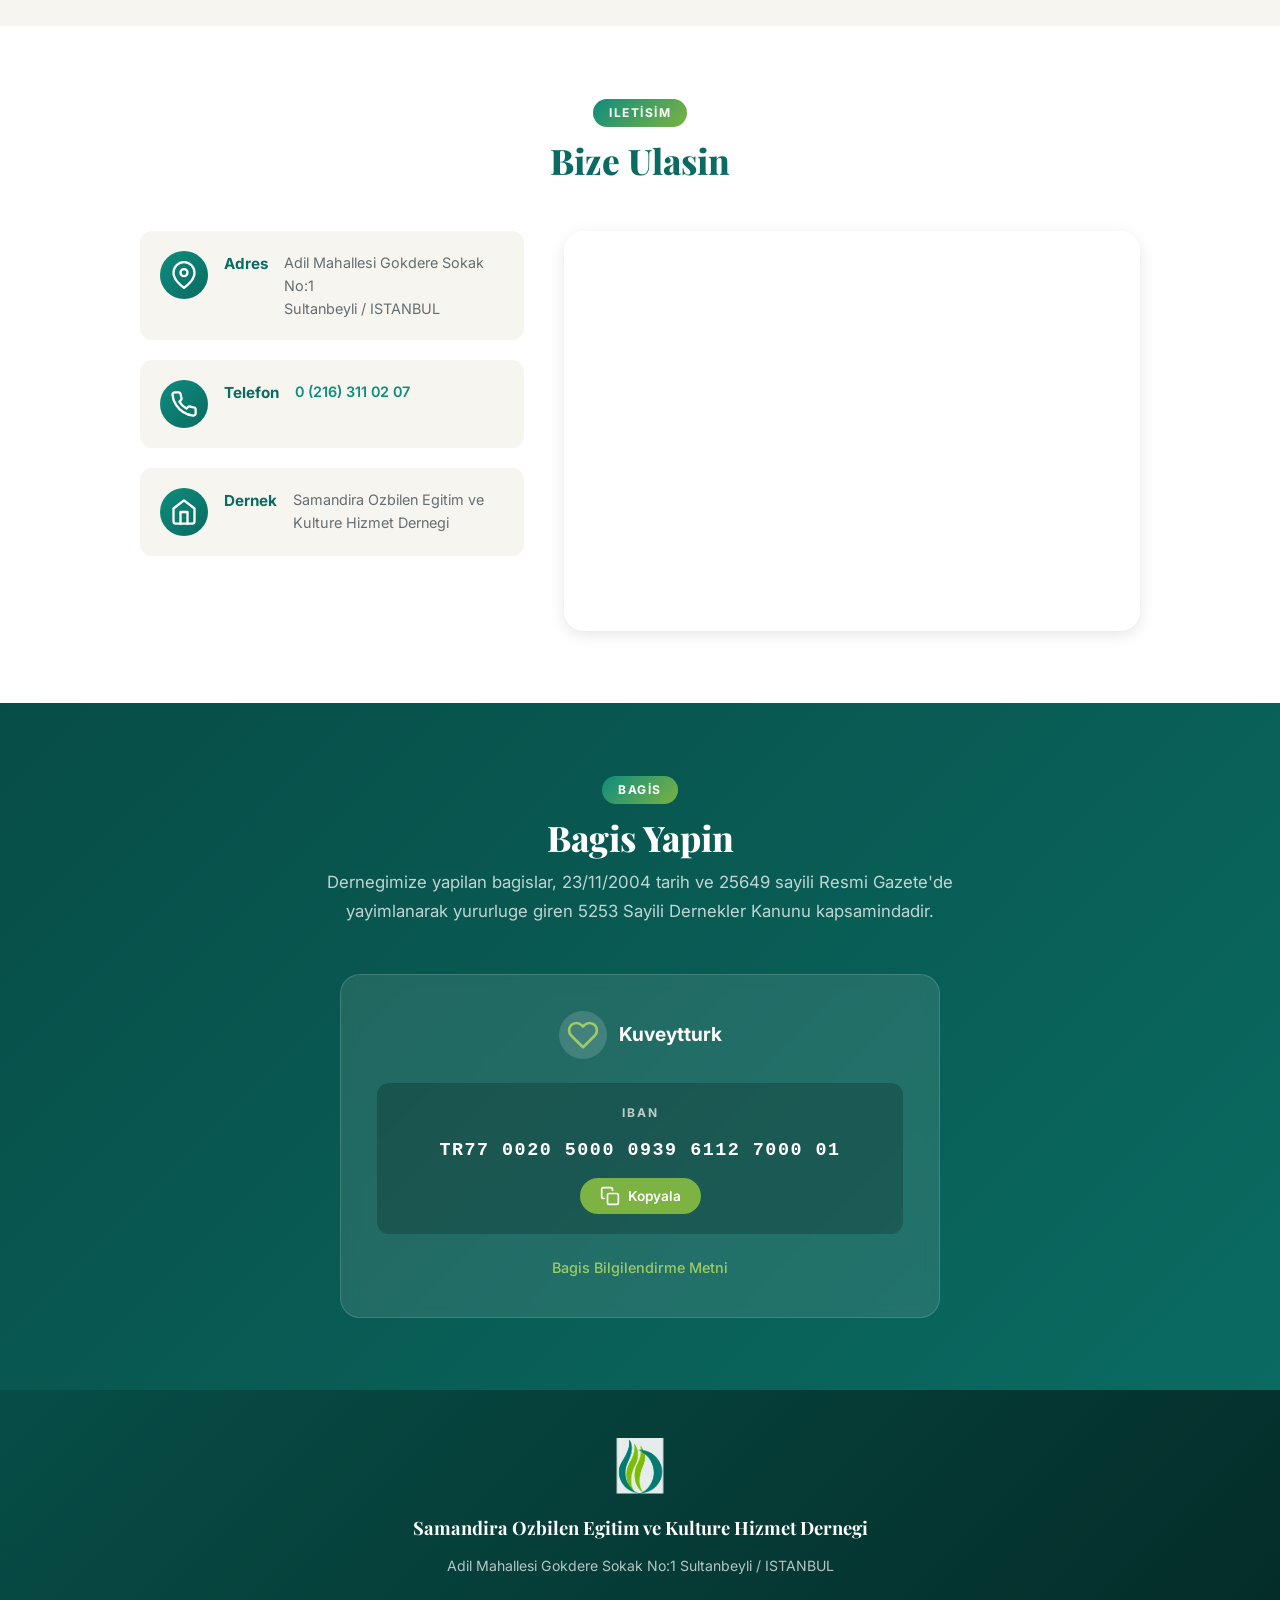
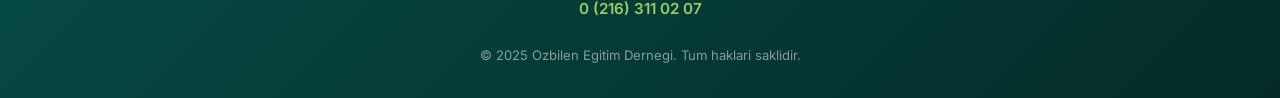
==== commit bfd688d0: "Galeri aciklama yazisini kaldir 🤖 Generated with [Qoder][https://qoder.com]" ====
--- a/index.html
+++ b/index.html
@@ -209,8 +209,7 @@
     <div class="container">
         <div class="section-header" data-anim>
             <span class="section-tag">Galeri</span>
-            <h2>Fotograflar</h2>
-            <p class="section-desc">Yakinda fotograflar eklenecektir.</p>
+            <h2>Galeri</h2>
         </div>
         <div class="gallery-grid" data-anim>
             <div class="gallery-item" onclick="openLightbox(this)">
